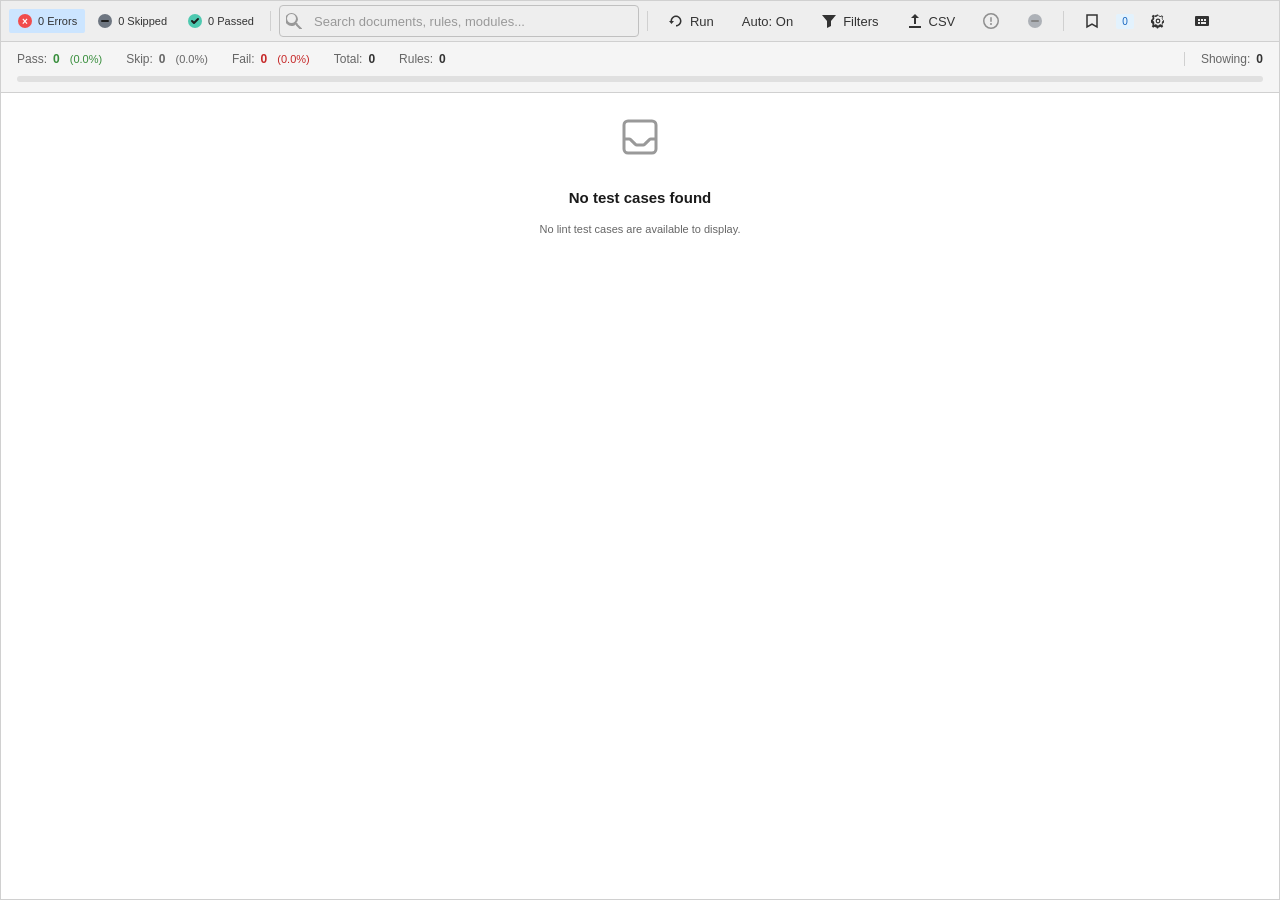
==== wwwroot/index.html @ e204d185 "Improve toolbar" ====
<!doctype html>
<html lang="en">
  <head>
    <meta charset="UTF-8" />
    <meta name="viewport" content="width=device-width, initial-scale=1.0" />
    <title>mxlint-extension</title>
    <script type="module" crossorigin src="./assets/index-BT8GMTav.js"></script>
    <link rel="stylesheet" crossorigin href="./assets/index-qUKIoq7w.css">
  </head>
  <body>
    <div id="root"></div>
  </body>
</html>
---- wwwroot/assets/index-qUKIoq7w.css ----
html,body{margin:0;padding:0;font-family:var(--ui-font-family);color:var(--ui-text-primary)}.lint-pane{font-family:Segoe UI,-apple-system,BlinkMacSystemFont,sans-serif;font-size:13px;background-color:var(--ui-bg-primary);color:var(--ui-text-primary);border:1px solid var(--ui-border-primary);min-width:900px;height:100vh;display:flex;flex-direction:column;margin:0;padding:0;box-sizing:border-box;overflow:hidden}.lint-pane *{box-sizing:border-box}.lint-pane-toolbar{display:flex;align-items:center;background-color:var(--ui-bg-tertiary);border-bottom:1px solid var(--ui-border-primary);padding:4px 8px;gap:4px;flex-shrink:0;flex-wrap:wrap}.toolbar-item{display:flex;align-items:center;gap:6px;padding:4px 10px;border:none;background:transparent;color:var(--ui-text-primary);cursor:pointer;font-size:13px;font-family:inherit;border-radius:2px;white-space:nowrap;position:relative}.toolbar-item:hover{background-color:var(--ui-bg-elevated)}.toolbar-item.active{background-color:var(--ui-bg-active)}.toolbar-separator{width:1px;height:20px;background-color:var(--ui-border-primary);margin:0 4px}.filter-badge{color:var(--ui-color-info);font-size:18px;line-height:1;margin-left:2px}.toolbar-search{display:flex;align-items:center;flex:1;max-width:360px;min-width:220px}.toolbar-search .ui-input-wrapper{width:100%}.toolbar-search .ui-input-container{width:100%;background-color:var(--ui-bg-tertiary);border-color:var(--ui-border-secondary)}.toolbar-search .ui-input-container:focus-within{border-color:var(--ui-border-focus);box-shadow:0 0 0 1px var(--ui-border-focus)}.toolbar-search .ui-input-icon{color:var(--ui-text-muted)}.search-input{background:transparent;border:none;color:var(--ui-text-primary);font-size:13px;font-family:inherit;outline:none;flex:1;min-width:0}.search-input::placeholder{color:var(--ui-text-secondary)}.search-clear{background:transparent;border:none;color:var(--ui-text-secondary);cursor:pointer;padding:2px;display:flex;align-items:center;justify-content:center;border-radius:2px}.search-clear:hover{color:var(--ui-text-primary);background-color:var(--ui-bg-hover)}.badge{display:inline-flex;align-items:center;gap:5px}.badge-icon{width:16px;height:16px;display:flex;align-items:center;justify-content:center}.badge-icon.error{color:var(--ui-color-error)}.badge-icon.warning{color:var(--ui-color-warning)}.badge-icon.pass{color:var(--ui-color-success)}.badge-icon.skip{color:var(--ui-text-muted)}.summary-section{background-color:var(--ui-bg-secondary);border-bottom:1px solid var(--ui-border-primary);padding:10px 16px;flex-shrink:0}.summary-stats{display:flex;gap:24px;margin-bottom:10px;font-size:12px;flex-wrap:wrap}.stat-item{display:flex;align-items:center;gap:6px}.stat-item.showing{margin-left:auto;padding-left:16px;border-left:1px solid var(--ui-border-primary)}.stat-label{color:var(--ui-text-secondary)}.stat-value{font-weight:600}.stat-value.pass{color:var(--ui-color-success)}.stat-value.skip{color:var(--ui-text-secondary)}.stat-value.fail{color:var(--ui-color-error-text)}.stat-percent{font-size:11px;margin-left:4px}.stat-percent.pass{color:var(--ui-color-success)}.stat-percent.skip{color:var(--ui-text-secondary)}.stat-percent.fail{color:var(--ui-color-error-text)}.progress-bar{display:flex;height:6px;border-radius:3px;overflow:hidden;background-color:var(--ui-bg-elevated)}.progress-segment{height:100%;transition:width .3s ease}.progress-segment.pass{background-color:var(--ui-color-success)}.progress-segment.skip{background-color:var(--ui-text-muted)}.progress-segment.fail{background-color:var(--ui-color-error-text)}.filter-panel{background-color:var(--ui-bg-tertiary);border-bottom:1px solid var(--ui-border-primary);padding:12px 16px;display:flex;gap:20px;flex-shrink:0;flex-wrap:wrap;align-items:flex-start}.filter-panel.hidden{display:none}.filter-group{display:flex;flex-direction:column;gap:6px}.filter-group-title{font-size:11px;text-transform:uppercase;color:var(--ui-text-secondary);letter-spacing:.5px;display:flex;align-items:center;gap:4px}.filter-group-title svg{width:12px;height:12px}.filter-options{display:flex;gap:12px}.filter-checkbox{display:flex;align-items:center;gap:6px;cursor:pointer;font-size:12px}.filter-checkbox input[type=checkbox]{width:14px;height:14px;accent-color:var(--ui-color-primary);cursor:pointer}.severity-high,.status-fail{color:var(--ui-color-error-text)}.severity-medium{color:var(--ui-color-warning)}.severity-low,.status-pass{color:var(--ui-color-success)}.status-skip{color:var(--ui-text-secondary)}.presets-group{flex-basis:100%}.filter-presets{display:flex;gap:8px;flex-wrap:wrap}.preset-btn{display:flex;align-items:center;gap:6px;padding:6px 12px;background-color:var(--ui-bg-elevated);border:1px solid var(--ui-border-secondary);border-radius:4px;color:var(--ui-text-primary);font-size:12px;cursor:pointer;transition:all .15s ease}.preset-btn:hover{background-color:var(--ui-bg-hover);border-color:var(--ui-border-secondary)}.preset-btn svg{width:14px;height:14px}.multi-select{position:relative;min-width:160px}.multi-select-label{display:block;font-size:11px;text-transform:uppercase;color:var(--ui-text-secondary);letter-spacing:.5px;margin-bottom:6px}.multi-select-trigger{display:flex;align-items:center;justify-content:space-between;width:100%;padding:6px 10px;background-color:var(--ui-bg-elevated);border:1px solid var(--ui-border-secondary);border-radius:4px;color:var(--ui-text-primary);font-size:12px;cursor:pointer;transition:all .15s ease}.multi-select-trigger:hover{background-color:var(--ui-bg-hover)}.multi-select-text{overflow:hidden;text-overflow:ellipsis;white-space:nowrap}.multi-select-arrow{font-size:10px;color:var(--ui-text-secondary);margin-left:8px;flex-shrink:0}.multi-select-dropdown{position:absolute;top:100%;left:0;min-width:100%;width:max-content;max-width:320px;margin-top:4px;background-color:var(--ui-bg-tertiary);border:1px solid var(--ui-border-secondary);border-radius:4px;box-shadow:var(--ui-shadow-md);z-index:100;max-height:280px;display:flex;flex-direction:column}.multi-select-actions{display:flex;gap:8px;padding:8px;border-bottom:1px solid var(--ui-border-primary);flex-shrink:0}.multi-select-action{flex:1;padding:4px 8px;background-color:var(--ui-bg-elevated);border:none;border-radius:3px;color:var(--ui-text-primary);font-size:11px;cursor:pointer}.multi-select-action:hover{background-color:var(--ui-bg-hover)}.multi-select-options{overflow-y:auto;padding:4px 0}.multi-select-option{display:flex;align-items:center;gap:8px;padding:6px 12px;cursor:pointer;font-size:12px;white-space:nowrap}.multi-select-option:hover{background-color:var(--ui-bg-elevated)}.multi-select-option input[type=checkbox]{width:14px;height:14px;accent-color:var(--ui-color-primary);cursor:pointer;flex-shrink:0}.multi-select-option span{overflow:hidden;text-overflow:ellipsis}.group-select{padding:6px 10px;background-color:var(--ui-bg-elevated);border:1px solid var(--ui-border-secondary);border-radius:4px;color:var(--ui-text-primary);font-size:12px;cursor:pointer;min-width:120px}.group-select:hover{background-color:var(--ui-bg-hover)}.group-select:focus{outline:1px solid var(--ui-border-focus)}.clear-filters-btn{display:flex;align-items:center;gap:6px;padding:6px 12px;background-color:var(--ui-color-error-bg);border:1px solid var(--ui-color-error-text);border-radius:4px;color:var(--ui-color-error-text);font-size:12px;cursor:pointer;margin-left:auto;transition:all .15s ease}.clear-filters-btn:hover{background-color:var(--ui-color-error-bg);filter:brightness(1.1)}.clear-filters-btn svg{width:14px;height:14px}.table-container{flex:1;overflow:auto;min-height:0}.lint-table{width:100%;border-collapse:collapse;border-spacing:0;table-layout:fixed}.lint-table thead,.lint-table tbody{border-spacing:0}.lint-table th{background-color:var(--ui-bg-secondary);border-bottom:1px solid var(--ui-border-primary);border-right:1px solid var(--ui-border-primary);padding:6px 10px;text-align:left;font-weight:400;color:var(--ui-text-primary);position:sticky;top:0;z-index:1}.lint-table th:last-child{border-right:none}.lint-table td{padding:6px 10px;border-bottom:1px solid var(--ui-bg-tertiary);border-right:1px solid var(--ui-bg-tertiary);overflow:hidden;text-overflow:ellipsis;white-space:nowrap;vertical-align:middle;min-height:36px;height:36px}.lint-table td:last-child{border-right:none}.lint-table tbody tr[aria-hidden=true]{visibility:hidden;pointer-events:none;line-height:0;font-size:0}.lint-table tbody tr[aria-hidden=true] td{padding:0!important;border:none!important;line-height:0;font-size:0;height:inherit}.lint-table tbody tr:hover{background-color:var(--ui-bg-tertiary)}.lint-table tbody tr.selected-row{background-color:var(--ui-bg-active);outline:1px solid var(--ui-border-focus);outline-offset:-1px}.lint-table tbody tr.selected-row:hover{background-color:var(--ui-bg-active)}.lint-table tbody tr.bookmarked-row{background-color:#cca70014}.lint-table tbody tr.bookmarked-row:hover{background-color:#cca70026}.lint-table tbody tr.bookmarked-row.selected-row{background-color:var(--ui-bg-active)}.sortable-header{cursor:pointer;-webkit-user-select:none;user-select:none}.sortable-header:hover{background-color:var(--ui-bg-elevated)}.header-content{display:flex;align-items:center;gap:4px}.sort-indicator{display:flex;align-items:center;color:var(--ui-color-info)}.col-checkbox,.col-bookmark{width:36px;text-align:center;vertical-align:middle}.col-severity{width:50px}.col-document{width:17%}.col-module{width:11%}.col-doctype{width:8%}.col-rule{width:26%}.col-category{width:11%}.col-status{width:70px}.checkbox-cell{text-align:center;vertical-align:middle}.row-checkbox,.header-checkbox{width:14px;height:14px;accent-color:var(--ui-color-primary);cursor:pointer;margin:0;padding:0;vertical-align:middle}.lint-table td.checkbox-cell,.lint-table th.col-checkbox,.lint-table th.col-bookmark{text-align:center;vertical-align:middle;padding:6px 0}.checked-row{background-color:#0e639c26}.checked-row:hover{background-color:#0e639c40}.bookmark-cell{text-align:center;vertical-align:middle}.lint-table td.bookmark-cell{text-align:center;vertical-align:middle;padding:6px 0}.bookmark-btn{background:transparent;border:none;cursor:pointer;padding:4px;display:inline-flex;align-items:center;justify-content:center;border-radius:3px;color:var(--ui-text-muted);vertical-align:middle}.bookmark-btn:hover{background-color:var(--ui-bg-elevated);color:var(--ui-color-warning)}.status-label{display:inline-block;padding:2px 8px;border-radius:3px;font-size:11px;font-weight:500;text-transform:uppercase}.status-label.pass{background-color:var(--ui-color-success-bg);color:var(--ui-color-success)}.status-label.skip{background-color:var(--ui-bg-elevated);color:var(--ui-text-secondary)}.status-label.fail{background-color:var(--ui-color-error-bg);color:var(--ui-color-error-text)}.severity-label{display:inline-block;padding:2px 6px;border-radius:3px;font-size:10px;font-weight:500}.severity-label.high{background-color:var(--ui-color-error-bg);color:var(--ui-color-error-text)}.severity-label.medium{background-color:var(--ui-color-warning-bg);color:var(--ui-color-warning)}.severity-label.low{background-color:var(--ui-color-success-bg);color:var(--ui-color-success)}.document-link{color:var(--ui-color-info);text-decoration:none;cursor:pointer}.document-link:hover{text-decoration:underline}.main-content{display:flex;flex:1;min-height:0;overflow:hidden}.main-content .table-container{flex:1;min-width:0}.detail-panel{width:320px;min-width:320px;background-color:var(--ui-bg-secondary);border-left:1px solid var(--ui-border-primary);display:flex;flex-direction:column;overflow:hidden}.detail-panel.empty{justify-content:center;align-items:center}.detail-panel-empty{color:var(--ui-text-secondary);font-style:italic;text-align:center;padding:20px}.detail-panel-header{display:flex;align-items:center;justify-content:space-between;padding:12px 16px;border-bottom:1px solid var(--ui-border-primary);background-color:var(--ui-bg-tertiary);flex-shrink:0}.detail-panel-header h3{margin:0;font-size:13px;font-weight:600;color:var(--ui-text-primary);text-transform:uppercase;letter-spacing:.5px}.detail-panel-close{background:transparent;border:none;color:var(--ui-text-secondary);font-size:18px;cursor:pointer;padding:4px 8px;border-radius:4px;line-height:1}.detail-panel-close:hover{background-color:var(--ui-bg-elevated);color:var(--ui-text-primary)}.detail-panel-content{flex:1;overflow-y:auto;padding:16px}.detail-section{margin-bottom:20px;padding-bottom:16px;border-bottom:1px solid var(--ui-border-primary)}.detail-section:last-child{border-bottom:none;margin-bottom:0}.detail-rule-header{display:flex;gap:8px;margin-bottom:8px}.detail-rule-name{margin:0 0 4px;font-size:15px;font-weight:600;color:var(--ui-text-bright);line-height:1.3}.detail-rule-title{color:var(--ui-text-secondary);font-size:12px;line-height:1.4}.detail-label{font-size:11px;text-transform:uppercase;color:var(--ui-text-secondary);letter-spacing:.5px;margin-bottom:6px}.detail-value{color:var(--ui-text-primary);font-size:13px;word-break:break-word}.detail-meta{margin-top:12px;display:flex;flex-direction:column;gap:6px}.detail-meta-item{display:flex;gap:8px;font-size:12px}.detail-meta-item .detail-label{margin-bottom:0;min-width:60px}.detail-meta-item .detail-value{font-size:12px}.detail-description{color:var(--ui-text-secondary);font-size:12px;line-height:1.5}.detail-remediation{background-color:#4ec9b014;border-left:3px solid var(--ui-color-success);border-radius:0 4px 4px 0;margin-left:-16px;margin-right:-16px;padding:12px 12px 12px 16px}.detail-remediation .detail-label{color:var(--ui-color-success)}.detail-remediation-text{color:var(--ui-text-primary);font-size:12px;line-height:1.5}.detail-errors{background-color:#f14c4c14;border-left:3px solid var(--ui-color-error-text);border-radius:0 4px 4px 0;margin-left:-16px;margin-right:-16px;padding:12px 12px 12px 16px}.detail-errors .detail-label{color:var(--ui-color-error-text)}.detail-error-list{display:flex;flex-direction:column;gap:8px}.detail-error-item{background-color:#f487711a;padding:8px 10px;border-radius:4px;font-size:12px;color:var(--ui-text-primary);line-height:1.4;word-break:break-word}.detail-panel-content::-webkit-scrollbar{width:8px}.detail-panel-content::-webkit-scrollbar-track{background:var(--ui-bg-primary)}.detail-panel-content::-webkit-scrollbar-thumb{background:var(--ui-scrollbar-thumb);border-radius:4px}.detail-panel-content::-webkit-scrollbar-thumb:hover{background:var(--ui-scrollbar-thumb-hover)}.grouped-view{padding:0}.group-section{border-bottom:1px solid var(--ui-border-primary)}.group-header{display:flex;align-items:center;gap:12px;padding:10px 16px;background-color:var(--ui-bg-secondary);cursor:pointer;-webkit-user-select:none;user-select:none;list-style:none}.group-header::-webkit-details-marker{display:none}.group-header:before{content:"▶";font-size:10px;color:var(--ui-text-secondary);transition:transform .2s}.group-section[open] .group-header:before{transform:rotate(90deg)}.group-header:hover{background-color:var(--ui-bg-tertiary)}.group-name{font-weight:600;color:var(--ui-text-bright)}.group-count{color:var(--ui-text-secondary);font-size:12px}.group-stats{display:flex;gap:12px;margin-left:auto;font-size:11px}.group-stat{display:flex;align-items:center;gap:4px}.group-stat.fail{color:var(--ui-color-error-text)}.group-stat.skip{color:var(--ui-text-secondary)}.group-stat.pass{color:var(--ui-color-success)}.grouped-table{margin-left:20px;width:calc(100% - 20px)}.show-more-btn{display:block;width:calc(100% - 40px);margin:8px 20px;padding:8px 16px;background-color:var(--ui-bg-elevated);border:1px solid var(--ui-border-secondary);border-radius:4px;color:var(--ui-text-primary);font-size:12px;cursor:pointer;text-align:center;transition:background-color .15s ease}.show-more-btn:hover{background-color:var(--ui-bg-hover)}.loading-overlay{display:flex;align-items:center;justify-content:center;padding:40px;color:var(--ui-text-secondary)}.spinner{width:20px;height:20px;border:2px solid var(--ui-bg-elevated);border-top-color:var(--ui-color-primary);border-radius:50%;animation:spin 1s linear infinite;margin-right:10px}@keyframes spin{to{transform:rotate(360deg)}}.empty-state{display:flex;flex-direction:column;align-items:center;justify-content:center;padding:40px;color:var(--ui-text-secondary);font-style:italic;gap:12px}.empty-state-btn{padding:6px 12px;background-color:var(--ui-color-primary);border:none;border-radius:4px;color:#fff;font-size:12px;cursor:pointer}.empty-state-btn:hover{background-color:var(--ui-color-primary-hover)}.modal-overlay{position:fixed;inset:0;background-color:#0009;display:flex;align-items:center;justify-content:center;z-index:1000}.modal-content{background-color:var(--ui-bg-secondary);border:1px solid var(--ui-border-primary);border-radius:8px;width:100%;max-width:480px;box-shadow:var(--ui-shadow-lg)}.modal-header{display:flex;align-items:center;justify-content:space-between;padding:16px 20px;border-bottom:1px solid var(--ui-border-primary)}.modal-header h3{margin:0;font-size:16px;font-weight:600;color:var(--ui-text-bright)}.modal-close{background:transparent;border:none;color:var(--ui-text-secondary);font-size:20px;cursor:pointer;padding:4px 8px;border-radius:4px}.modal-close:hover{background-color:var(--ui-bg-elevated);color:var(--ui-text-primary)}.modal-body{padding:20px}.shortcut-group{margin-bottom:20px}.shortcut-group:last-child{margin-bottom:0}.shortcut-group-title{font-size:11px;text-transform:uppercase;color:var(--ui-text-secondary);letter-spacing:.5px;margin-bottom:10px}.shortcut-item{display:flex;align-items:center;justify-content:space-between;padding:6px 0}.shortcut-keys{display:flex;gap:4px}.shortcut-keys kbd{display:inline-block;padding:2px 8px;background-color:var(--ui-bg-elevated);border:1px solid var(--ui-border-secondary);border-radius:4px;font-family:Segoe UI,monospace;font-size:11px;color:var(--ui-text-primary)}.shortcut-desc{color:var(--ui-text-secondary);font-size:12px}.shortcuts-modal{max-width:580px}.shortcuts-body{padding:16px 20px}.shortcuts-columns{display:flex;gap:32px}.shortcuts-column{flex:1}.table-container::-webkit-scrollbar,.multi-select-options::-webkit-scrollbar,.issue-content-output::-webkit-scrollbar{width:10px;height:10px}.table-container::-webkit-scrollbar-track,.multi-select-options::-webkit-scrollbar-track,.issue-content-output::-webkit-scrollbar-track{background:var(--ui-bg-primary)}.table-container::-webkit-scrollbar-thumb,.multi-select-options::-webkit-scrollbar-thumb,.issue-content-output::-webkit-scrollbar-thumb{background:var(--ui-scrollbar-thumb);border-radius:5px}.table-container::-webkit-scrollbar-thumb:hover,.multi-select-options::-webkit-scrollbar-thumb:hover,.issue-content-output::-webkit-scrollbar-thumb:hover{background:var(--ui-scrollbar-thumb-hover)}@media(max-width:1200px){.filter-panel{gap:16px}.multi-select{min-width:120px}}@media(max-width:1000px){.lint-pane{min-width:100%}.toolbar-search{order:10;flex-basis:100%;max-width:none;margin-top:4px}}.issue-btn{opacity:.5;cursor:not-allowed}.issue-btn.has-selection{opacity:1;cursor:pointer;background-color:var(--ui-color-primary);color:#fff}.issue-btn.has-selection:hover{background-color:var(--ui-color-primary-hover)}.selection-count{background-color:#fff;color:var(--ui-color-primary);font-size:11px;font-weight:600;padding:1px 6px;border-radius:10px;margin-left:4px}.clear-selection-btn{padding:4px 6px!important}.clear-selection-btn:hover{color:var(--ui-color-error-text)}.issue-modal{max-width:750px;max-height:85vh;width:100%;display:flex;flex-direction:column;box-sizing:border-box}.issue-modal *{box-sizing:border-box}.issue-modal .ui-dialog__header,.issue-modal .ui-dialog__title{display:flex;align-items:center;gap:8px}.issue-modal .ui-dialog__title svg{color:var(--ui-color-primary)}.issue-modal .ui-dialog__body{display:flex;flex-direction:column;gap:12px;flex:1;min-height:0;min-width:0;overflow-x:hidden}.issue-format-selector{display:flex;align-items:center;gap:12px}.format-label{font-size:12px;color:var(--ui-text-secondary);text-transform:uppercase;letter-spacing:.5px}.format-options{display:flex;gap:4px;background-color:var(--ui-bg-primary);padding:3px;border-radius:6px}.format-btn{padding:6px 14px;background:transparent;border:none;border-radius:4px;color:var(--ui-text-secondary);font-size:12px;cursor:pointer;transition:all .15s ease}.format-btn:hover{color:var(--ui-text-primary);background-color:var(--ui-bg-elevated)}.format-btn.active{background-color:var(--ui-color-primary);color:#fff}.format-hint{font-size:11px;color:var(--ui-text-muted);font-style:italic}.issue-actions{display:flex;align-items:center;gap:12px}.issue-copy-btn{display:flex;align-items:center;gap:6px;padding:8px 16px;background-color:var(--ui-color-primary);border:none;border-radius:4px;color:#fff;font-size:13px;cursor:pointer;transition:background-color .15s ease}.issue-copy-btn:hover{background-color:var(--ui-color-primary-hover)}.issue-copy-btn svg{width:14px;height:14px}.issue-content-output{flex:0 0 auto;width:100%;max-width:100%;min-height:300px;padding:12px;background-color:var(--ui-bg-primary);border:1px solid var(--ui-border-primary);border-radius:4px;color:var(--ui-text-primary);font-family:Consolas,Monaco,Courier New,monospace;font-size:12px;line-height:1.5;resize:none;overflow:hidden}.issue-content-output:focus{outline:1px solid var(--ui-border-focus)}.config-modal{max-width:900px;max-height:85vh;width:100%}.config-modal .ui-dialog__body{display:flex;flex-direction:column;gap:12px}.config-modal-actions{display:flex;justify-content:flex-end;gap:8px}.config-editor{width:100%;min-height:420px;padding:12px;border:1px solid var(--ui-border-primary);border-radius:4px;background:var(--ui-bg-primary);color:var(--ui-text-primary);font-family:Consolas,Monaco,Courier New,monospace;font-size:12px;line-height:1.45;resize:vertical}.config-editor:focus{outline:1px solid var(--ui-border-focus)}:root{--ui-bg-primary: #ffffff;--ui-bg-secondary: #f5f5f5;--ui-bg-tertiary: #eeeeee;--ui-bg-elevated: #e0e0e0;--ui-bg-hover: #d5d5d5;--ui-bg-active: #cce5ff;--ui-bg-input: #ffffff;--ui-text-primary: #333333;--ui-text-secondary: #666666;--ui-text-muted: #999999;--ui-text-bright: #1a1a1a;--ui-text-disabled: #b0b0b0;--ui-border-primary: #d0d0d0;--ui-border-secondary: #c0c0c0;--ui-border-focus: #0078d4;--ui-color-error: #d32f2f;--ui-color-error-bg: #ffebee;--ui-color-error-text: #c62828;--ui-color-warning: #f57c00;--ui-color-warning-bg: #fff3e0;--ui-color-warning-text: #e65100;--ui-color-success: #388e3c;--ui-color-success-bg: #e8f5e9;--ui-color-success-text: #2e7d32;--ui-color-info: #1976d2;--ui-color-info-bg: #e3f2fd;--ui-color-info-text: #1565c0;--ui-color-primary: #0078d4;--ui-color-primary-hover: #106ebe;--ui-color-primary-text: #ffffff;--ui-color-danger: #d32f2f;--ui-color-danger-hover: #b71c1c;--ui-color-danger-text: #ffffff;--ui-spacing-xs: 4px;--ui-spacing-sm: 6px;--ui-spacing-md: 10px;--ui-spacing-lg: 16px;--ui-spacing-xl: 20px;--ui-radius-sm: 2px;--ui-radius-md: 4px;--ui-radius-lg: 8px;--ui-radius-full: 9999px;--ui-font-xs: 10px;--ui-font-sm: 11px;--ui-font-md: 12px;--ui-font-base: 13px;--ui-font-lg: 15px;--ui-font-xl: 16px;--ui-font-family: "Segoe UI", -apple-system, BlinkMacSystemFont, sans-serif;--ui-transition-fast: .1s ease;--ui-transition-normal: .2s ease;--ui-transition-slow: .3s ease;--ui-shadow-sm: 0 1px 2px rgba(0, 0, 0, .1);--ui-shadow-md: 0 4px 8px rgba(0, 0, 0, .12);--ui-shadow-lg: 0 8px 16px rgba(0, 0, 0, .15);--ui-scrollbar-thumb: #c0c0c0;--ui-scrollbar-thumb-hover: #a0a0a0;--ui-z-dropdown: 100;--ui-z-sticky: 500;--ui-z-modal: 1000;--ui-z-toast: 1100;--ui-z-tooltip: 1200}[data-theme=dark]{--ui-bg-primary: #1e1e1e;--ui-bg-secondary: #252526;--ui-bg-tertiary: #2d2d2d;--ui-bg-elevated: #3c3c3c;--ui-bg-hover: #4c4c4c;--ui-bg-active: #094771;--ui-bg-input: #3c3c3c;--ui-text-primary: #cccccc;--ui-text-secondary: #858585;--ui-text-muted: #6e7681;--ui-text-bright: #dcdcdc;--ui-text-disabled: #5a5a5a;--ui-border-primary: #3c3c3c;--ui-border-secondary: #4c4c4c;--ui-border-focus: #0e639c;--ui-color-error: #f14c4c;--ui-color-error-bg: #5a3232;--ui-color-error-text: #f48771;--ui-color-warning: #cca700;--ui-color-warning-bg: #4d3f1a;--ui-color-warning-text: #cca700;--ui-color-success: #4ec9b0;--ui-color-success-bg: #264f48;--ui-color-success-text: #4ec9b0;--ui-color-info: #4fc1ff;--ui-color-info-bg: #264f78;--ui-color-info-text: #4fc1ff;--ui-color-primary: #0e639c;--ui-color-primary-hover: #1177bb;--ui-color-primary-text: #ffffff;--ui-color-danger: #f14c4c;--ui-color-danger-hover: #d73a3a;--ui-color-danger-text: #ffffff;--ui-shadow-sm: 0 1px 2px rgba(0, 0, 0, .3);--ui-shadow-md: 0 4px 8px rgba(0, 0, 0, .4);--ui-shadow-lg: 0 8px 16px rgba(0, 0, 0, .5);--ui-scrollbar-thumb: #424242;--ui-scrollbar-thumb-hover: #4f4f4f}.ui-button{display:inline-flex;align-items:center;justify-content:center;gap:var(--ui-spacing-sm);font-family:var(--ui-font-family);font-weight:500;border:none;border-radius:var(--ui-radius-sm);cursor:pointer;transition:background-color var(--ui-transition-fast),border-color var(--ui-transition-fast),opacity var(--ui-transition-fast);white-space:nowrap;position:relative}.ui-button:focus-visible{outline:2px solid var(--ui-border-focus);outline-offset:2px}.ui-button:disabled{opacity:.5;cursor:not-allowed}.ui-button--sm{padding:4px 8px;font-size:var(--ui-font-sm);height:24px}.ui-button--md{padding:6px 12px;font-size:var(--ui-font-base);height:30px}.ui-button--lg{padding:8px 16px;font-size:var(--ui-font-lg);height:36px}.ui-button--primary{background-color:var(--ui-color-primary);color:var(--ui-color-primary-text)}.ui-button--primary:hover:not(:disabled){background-color:var(--ui-color-primary-hover)}.ui-button--secondary{background-color:var(--ui-bg-elevated);color:var(--ui-text-primary)}.ui-button--secondary:hover:not(:disabled){background-color:var(--ui-bg-hover)}.ui-button--danger{background-color:var(--ui-color-danger);color:var(--ui-color-danger-text)}.ui-button--danger:hover:not(:disabled){background-color:var(--ui-color-danger-hover)}.ui-button--ghost{background-color:transparent;color:var(--ui-text-primary)}.ui-button--ghost:hover:not(:disabled){background-color:var(--ui-bg-elevated)}.ui-button--full-width{width:100%}.ui-button--loading{pointer-events:none}.ui-button--loading .ui-button__content{visibility:hidden}.ui-button__spinner{position:absolute;left:50%;top:50%;transform:translate(-50%,-50%)}.ui-button__icon{display:flex;align-items:center;justify-content:center}.ui-button__icon svg{width:16px;height:16px}.ui-button--sm .ui-button__icon svg{width:14px;height:14px}.ui-button--lg .ui-button__icon svg{width:18px;height:18px}.ui-spinner{display:inline-flex;align-items:center;justify-content:center;gap:var(--ui-spacing-sm)}.ui-spinner__circle{animation:ui-spinner-rotate 1s linear infinite;transform-origin:center}.ui-spinner__circle circle{stroke-linecap:round;animation:ui-spinner-dash 1.5s ease-in-out infinite}@keyframes ui-spinner-rotate{to{transform:rotate(360deg)}}@keyframes ui-spinner-dash{0%{stroke-dasharray:1,150;stroke-dashoffset:0}50%{stroke-dasharray:90,150;stroke-dashoffset:-35}to{stroke-dasharray:90,150;stroke-dashoffset:-124}}.ui-spinner--sm{min-width:16px;min-height:16px}.ui-spinner--md{min-width:24px;min-height:24px}.ui-spinner--lg{min-width:32px;min-height:32px}.ui-spinner__label{color:var(--ui-text-secondary);font-size:var(--ui-font-sm)}.ui-badge{display:inline-flex;align-items:center;gap:var(--ui-spacing-xs);font-family:var(--ui-font-family);font-weight:500;border-radius:var(--ui-radius-sm);white-space:nowrap;text-transform:uppercase}.ui-badge--sm{padding:2px 6px;font-size:var(--ui-font-xs)}.ui-badge--md{padding:3px 8px;font-size:var(--ui-font-sm)}.ui-badge--lg{padding:4px 10px;font-size:var(--ui-font-md)}.ui-badge--default{background-color:var(--ui-bg-elevated);color:var(--ui-text-primary)}.ui-badge--error{background-color:var(--ui-color-error-bg);color:var(--ui-color-error-text)}.ui-badge--warning{background-color:var(--ui-color-warning-bg);color:var(--ui-color-warning-text)}.ui-badge--success{background-color:var(--ui-color-success-bg);color:var(--ui-color-success-text)}.ui-badge--info{background-color:var(--ui-color-info-bg);color:var(--ui-color-info-text)}.ui-badge--dot{padding:0;width:8px;height:8px;border-radius:var(--ui-radius-full)}.ui-badge--dot.ui-badge--sm{width:6px;height:6px}.ui-badge--dot.ui-badge--lg{width:10px;height:10px}.ui-badge--dot.ui-badge--default{background-color:var(--ui-text-secondary)}.ui-badge--dot.ui-badge--error{background-color:var(--ui-color-error)}.ui-badge--dot.ui-badge--warning{background-color:var(--ui-color-warning)}.ui-badge--dot.ui-badge--success{background-color:var(--ui-color-success)}.ui-badge--dot.ui-badge--info{background-color:var(--ui-color-info)}.ui-badge__icon{display:flex;align-items:center;justify-content:center}.ui-badge__icon svg{width:12px;height:12px}.ui-badge--lg .ui-badge__icon svg{width:14px;height:14px}.ui-tooltip-trigger{display:inline-flex;align-items:center}.ui-tooltip{position:fixed;z-index:var(--ui-z-tooltip);padding:var(--ui-spacing-xs) var(--ui-spacing-sm);background-color:#1e1e1e;border:1px solid var(--ui-border-secondary);border-radius:var(--ui-radius-md);color:var(--ui-text-primary);font-size:var(--ui-font-sm);max-width:300px;word-wrap:break-word;pointer-events:none;box-shadow:var(--ui-shadow-md);animation:ui-tooltip-fade-in var(--ui-transition-fast)}@keyframes ui-tooltip-fade-in{0%{opacity:0;transform:scale(.95)}to{opacity:1;transform:scale(1)}}.ui-card{background-color:var(--ui-bg-secondary);border-radius:var(--ui-radius-md);overflow:hidden}.ui-card--bordered{border:1px solid var(--ui-border-primary)}.ui-card--hoverable{transition:background-color var(--ui-transition-fast),border-color var(--ui-transition-fast);cursor:pointer}.ui-card--hoverable:hover{background-color:var(--ui-bg-tertiary);border-color:var(--ui-border-secondary)}.ui-card__header{padding:var(--ui-spacing-md) var(--ui-spacing-lg);border-bottom:1px solid var(--ui-border-primary);font-weight:600;color:var(--ui-text-bright)}.ui-card__body{color:var(--ui-text-primary)}.ui-card__body--padding-none{padding:0}.ui-card__body--padding-sm{padding:var(--ui-spacing-sm)}.ui-card__body--padding-md{padding:var(--ui-spacing-md) var(--ui-spacing-lg)}.ui-card__body--padding-lg{padding:var(--ui-spacing-lg) var(--ui-spacing-xl)}.ui-card__footer{padding:var(--ui-spacing-md) var(--ui-spacing-lg);border-top:1px solid var(--ui-border-primary);background-color:var(--ui-bg-tertiary)}.ui-input-wrapper{display:flex;flex-direction:column;gap:var(--ui-spacing-xs)}.ui-input-label{font-size:var(--ui-font-sm);color:var(--ui-text-primary);font-weight:500}.ui-input-container{display:flex;align-items:center;background-color:var(--ui-bg-input);border:1px solid var(--ui-border-primary);border-radius:var(--ui-radius-md);transition:border-color var(--ui-transition-fast),box-shadow var(--ui-transition-fast)}.ui-input-container:focus-within{border-color:var(--ui-border-focus);box-shadow:0 0 0 1px var(--ui-border-focus)}.ui-input-container--error{border-color:var(--ui-color-error)}.ui-input-container--error:focus-within{border-color:var(--ui-color-error);box-shadow:0 0 0 1px var(--ui-color-error)}.ui-input-container--success{border-color:var(--ui-color-success)}.ui-input-container--success:focus-within{border-color:var(--ui-color-success);box-shadow:0 0 0 1px var(--ui-color-success)}.ui-input-container--disabled{opacity:.5;cursor:not-allowed}.ui-input-container--sm{height:26px}.ui-input-container--md{height:32px}.ui-input-container--lg{height:38px}.ui-input{flex:1;min-width:0;border:none;background:transparent;color:var(--ui-text-primary);font-family:var(--ui-font-family);font-size:var(--ui-font-base);padding:0 var(--ui-spacing-sm);outline:none}.ui-input::placeholder{color:var(--ui-text-muted)}.ui-input:disabled{cursor:not-allowed}.ui-input--sm{font-size:var(--ui-font-sm)}.ui-input--lg{font-size:var(--ui-font-lg)}.ui-input-icon{display:flex;align-items:center;justify-content:center;padding:0 var(--ui-spacing-sm);color:var(--ui-text-secondary)}.ui-input-icon svg{width:16px;height:16px}.ui-input-clear{display:flex;align-items:center;justify-content:center;padding:0 var(--ui-spacing-sm);color:var(--ui-text-secondary);cursor:pointer;background:none;border:none;border-radius:var(--ui-radius-sm)}.ui-input-clear:hover{color:var(--ui-text-primary)}.ui-input-helper{font-size:var(--ui-font-xs);color:var(--ui-text-secondary)}.ui-input-validation{font-size:var(--ui-font-xs)}.ui-input-validation--error{color:var(--ui-color-error-text)}.ui-input-validation--success{color:var(--ui-color-success-text)}.ui-checkbox{display:inline-flex;align-items:flex-start;gap:var(--ui-spacing-sm);cursor:pointer;-webkit-user-select:none;user-select:none}.ui-checkbox--disabled{opacity:.5;cursor:not-allowed}.ui-checkbox__input{position:absolute;opacity:0;width:0;height:0}.ui-checkbox__box{flex-shrink:0;display:flex;align-items:center;justify-content:center;border:1px solid var(--ui-border-secondary);border-radius:var(--ui-radius-sm);background-color:var(--ui-bg-input);transition:background-color var(--ui-transition-fast),border-color var(--ui-transition-fast)}.ui-checkbox__box--sm{width:14px;height:14px}.ui-checkbox__box--md{width:16px;height:16px}.ui-checkbox__box--lg{width:18px;height:18px}.ui-checkbox__input:checked+.ui-checkbox__box{background-color:var(--ui-color-primary);border-color:var(--ui-color-primary)}.ui-checkbox__input:focus-visible+.ui-checkbox__box{outline:2px solid var(--ui-border-focus);outline-offset:2px}.ui-checkbox__box:hover{border-color:var(--ui-border-focus)}.ui-checkbox__icon{color:#fff;opacity:0;transition:opacity var(--ui-transition-fast)}.ui-checkbox__input:checked+.ui-checkbox__box .ui-checkbox__icon--check{opacity:1}.ui-checkbox__input:checked+.ui-checkbox__box .ui-checkbox__icon--indeterminate{opacity:0}.ui-checkbox__input:indeterminate+.ui-checkbox__box .ui-checkbox__icon--check{opacity:0}.ui-checkbox__input:indeterminate+.ui-checkbox__box .ui-checkbox__icon--indeterminate{opacity:1}.ui-checkbox__content{display:flex;flex-direction:column;gap:2px}.ui-checkbox__label{font-size:var(--ui-font-base);color:var(--ui-text-primary);line-height:1.4}.ui-checkbox__label--sm{font-size:var(--ui-font-sm)}.ui-checkbox__label--lg{font-size:var(--ui-font-lg)}.ui-checkbox__description{font-size:var(--ui-font-xs);color:var(--ui-text-secondary)}.ui-radio{display:inline-flex;align-items:flex-start;gap:var(--ui-spacing-sm);cursor:pointer;-webkit-user-select:none;user-select:none}.ui-radio--disabled{opacity:.5;cursor:not-allowed}.ui-radio__input{position:absolute;opacity:0;width:0;height:0}.ui-radio__circle{flex-shrink:0;display:flex;align-items:center;justify-content:center;border:1px solid var(--ui-border-secondary);border-radius:var(--ui-radius-full);background-color:var(--ui-bg-input);transition:background-color var(--ui-transition-fast),border-color var(--ui-transition-fast)}.ui-radio__circle--sm{width:14px;height:14px}.ui-radio__circle--md{width:16px;height:16px}.ui-radio__circle--lg{width:18px;height:18px}.ui-radio__input:checked+.ui-radio__circle{border-color:var(--ui-color-primary)}.ui-radio__input:focus-visible+.ui-radio__circle{outline:2px solid var(--ui-border-focus);outline-offset:2px}.ui-radio__circle:hover{border-color:var(--ui-border-focus)}.ui-radio__dot{border-radius:var(--ui-radius-full);background-color:var(--ui-color-primary);opacity:0;transform:scale(0);transition:opacity var(--ui-transition-fast),transform var(--ui-transition-fast)}.ui-radio__dot--sm{width:6px;height:6px}.ui-radio__dot--md{width:8px;height:8px}.ui-radio__dot--lg{width:10px;height:10px}.ui-radio__input:checked+.ui-radio__circle .ui-radio__dot{opacity:1;transform:scale(1)}.ui-radio__content{display:flex;flex-direction:column;gap:2px}.ui-radio__label{font-size:var(--ui-font-base);color:var(--ui-text-primary);line-height:1.4}.ui-radio__description{font-size:var(--ui-font-xs);color:var(--ui-text-secondary)}.ui-radio-group{display:flex;gap:var(--ui-spacing-md)}.ui-radio-group--vertical{flex-direction:column}.ui-radio-group--horizontal{flex-direction:row;flex-wrap:wrap}.ui-switch{display:inline-flex;align-items:center;gap:var(--ui-spacing-sm);cursor:pointer;-webkit-user-select:none;user-select:none}.ui-switch--disabled{opacity:.5;cursor:not-allowed}.ui-switch--label-left{flex-direction:row-reverse}.ui-switch__input{position:absolute;opacity:0;width:0;height:0}.ui-switch__track{position:relative;border-radius:var(--ui-radius-full);background-color:var(--ui-bg-elevated);transition:background-color var(--ui-transition-fast)}.ui-switch__track--sm{width:28px;height:16px}.ui-switch__track--md{width:36px;height:20px}.ui-switch__track--lg{width:44px;height:24px}.ui-switch__input:checked+.ui-switch__track{background-color:var(--ui-color-primary)}.ui-switch__input:focus-visible+.ui-switch__track{outline:2px solid var(--ui-border-focus);outline-offset:2px}.ui-switch__track:hover{background-color:var(--ui-bg-hover)}.ui-switch__input:checked+.ui-switch__track:hover{background-color:var(--ui-color-primary-hover)}.ui-switch__thumb{position:absolute;top:2px;left:2px;border-radius:var(--ui-radius-full);background-color:#fff;transition:transform var(--ui-transition-fast);box-shadow:var(--ui-shadow-sm)}.ui-switch__thumb--sm{width:12px;height:12px}.ui-switch__thumb--md{width:16px;height:16px}.ui-switch__thumb--lg{width:20px;height:20px}.ui-switch__input:checked+.ui-switch__track .ui-switch__thumb--sm{transform:translate(12px)}.ui-switch__input:checked+.ui-switch__track .ui-switch__thumb--md{transform:translate(16px)}.ui-switch__input:checked+.ui-switch__track .ui-switch__thumb--lg{transform:translate(20px)}.ui-switch__label{font-size:var(--ui-font-base);color:var(--ui-text-primary)}.ui-slider{display:flex;flex-direction:column;gap:var(--ui-spacing-sm);width:100%}.ui-slider__header{display:flex;justify-content:space-between;align-items:center}.ui-slider__label{font-size:var(--ui-font-sm);color:var(--ui-text-primary)}.ui-slider__value{font-size:var(--ui-font-sm);color:var(--ui-text-secondary);font-variant-numeric:tabular-nums}.ui-slider__track-container{position:relative;width:100%;padding:var(--ui-spacing-sm) 0}.ui-slider__track{position:relative;width:100%;background-color:var(--ui-bg-elevated);border-radius:var(--ui-radius-full)}.ui-slider__track--sm{height:4px}.ui-slider__track--md{height:6px}.ui-slider__track--lg{height:8px}.ui-slider__fill{position:absolute;left:0;top:0;height:100%;background-color:var(--ui-color-primary);border-radius:var(--ui-radius-full);transition:width var(--ui-transition-fast)}.ui-slider__input{position:absolute;top:0;left:0;width:100%;height:100%;opacity:0;cursor:pointer;margin:0}.ui-slider__input:disabled{cursor:not-allowed}.ui-slider__thumb{position:absolute;top:50%;transform:translate(-50%,-50%);border-radius:var(--ui-radius-full);background-color:#fff;border:2px solid var(--ui-color-primary);box-shadow:var(--ui-shadow-sm);pointer-events:none;transition:transform var(--ui-transition-fast)}.ui-slider__thumb--sm{width:12px;height:12px}.ui-slider__thumb--md{width:16px;height:16px}.ui-slider__thumb--lg{width:20px;height:20px}.ui-slider__input:focus-visible~.ui-slider__thumb{outline:2px solid var(--ui-border-focus);outline-offset:2px}.ui-slider__input:hover~.ui-slider__thumb{transform:translate(-50%,-50%) scale(1.1)}.ui-slider--disabled{opacity:.5}.ui-slider__marks{display:flex;justify-content:space-between;padding:0 6px;margin-top:var(--ui-spacing-xs)}.ui-slider__mark{font-size:var(--ui-font-xs);color:var(--ui-text-muted)}.ui-textarea-wrapper{display:flex;flex-direction:column;gap:var(--ui-spacing-xs)}.ui-textarea-label{font-size:var(--ui-font-sm);color:var(--ui-text-primary);font-weight:500}.ui-textarea{width:100%;min-height:80px;padding:var(--ui-spacing-sm);background-color:var(--ui-bg-input);border:1px solid var(--ui-border-primary);border-radius:var(--ui-radius-md);color:var(--ui-text-primary);font-family:var(--ui-font-family);font-size:var(--ui-font-base);line-height:1.5;transition:border-color var(--ui-transition-fast),box-shadow var(--ui-transition-fast)}.ui-textarea:focus{outline:none;border-color:var(--ui-border-focus);box-shadow:0 0 0 1px var(--ui-border-focus)}.ui-textarea::placeholder{color:var(--ui-text-muted)}.ui-textarea:disabled{opacity:.5;cursor:not-allowed}.ui-textarea--sm{font-size:var(--ui-font-sm);padding:var(--ui-spacing-xs);min-height:60px}.ui-textarea--lg{font-size:var(--ui-font-lg);padding:var(--ui-spacing-md);min-height:100px}.ui-textarea--error{border-color:var(--ui-color-error)}.ui-textarea--error:focus{border-color:var(--ui-color-error);box-shadow:0 0 0 1px var(--ui-color-error)}.ui-textarea--success{border-color:var(--ui-color-success)}.ui-textarea--success:focus{border-color:var(--ui-color-success);box-shadow:0 0 0 1px var(--ui-color-success)}.ui-textarea--resize-none{resize:none}.ui-textarea--resize-vertical{resize:vertical}.ui-textarea--resize-horizontal{resize:horizontal}.ui-textarea--resize-both{resize:both}.ui-textarea-footer{display:flex;justify-content:space-between;align-items:center;min-height:16px}.ui-textarea-helper{font-size:var(--ui-font-xs);color:var(--ui-text-secondary)}.ui-textarea-validation{font-size:var(--ui-font-xs)}.ui-textarea-validation--error{color:var(--ui-color-error-text)}.ui-textarea-validation--success{color:var(--ui-color-success-text)}.ui-textarea-char-count{font-size:var(--ui-font-xs);color:var(--ui-text-muted);font-variant-numeric:tabular-nums}.ui-textarea-char-count--warning{color:var(--ui-color-warning)}.ui-textarea-char-count--error{color:var(--ui-color-error)}.ui-dialog-overlay{position:fixed;inset:0;z-index:var(--ui-z-modal);background-color:#0009;display:flex;align-items:center;justify-content:center;padding:var(--ui-spacing-xl);animation:ui-dialog-overlay-enter .2s ease-out}@keyframes ui-dialog-overlay-enter{0%{opacity:0}to{opacity:1}}.ui-dialog{background-color:var(--ui-bg-secondary);border:1px solid var(--ui-border-primary);border-radius:var(--ui-radius-lg);box-shadow:var(--ui-shadow-lg);max-height:calc(100vh - 40px);display:flex;flex-direction:column;animation:ui-dialog-enter .2s ease-out}@keyframes ui-dialog-enter{0%{opacity:0;transform:scale(.95) translateY(-10px)}to{opacity:1;transform:scale(1) translateY(0)}}.ui-dialog--sm{width:100%;max-width:400px}.ui-dialog--md{width:100%;max-width:540px}.ui-dialog--lg{width:100%;max-width:720px}.ui-dialog--full{width:calc(100vw - 40px);height:calc(100vh - 40px);max-width:none}.ui-dialog__header{display:flex;align-items:center;justify-content:space-between;padding:var(--ui-spacing-lg);border-bottom:1px solid var(--ui-border-primary);flex-shrink:0}.ui-dialog__title{font-size:var(--ui-font-lg);font-weight:600;color:var(--ui-text-bright);margin:0}.ui-dialog__close{padding:6px;background:transparent;border:none;color:var(--ui-text-secondary);cursor:pointer;border-radius:var(--ui-radius-sm);display:flex;align-items:center;justify-content:center;transition:color var(--ui-transition-fast),background-color var(--ui-transition-fast)}.ui-dialog__close:hover{color:var(--ui-text-primary);background-color:var(--ui-bg-elevated)}.ui-dialog__body{padding:var(--ui-spacing-lg);overflow-y:auto;flex:1;color:var(--ui-text-primary)}.ui-dialog__footer{display:flex;align-items:center;justify-content:flex-end;gap:var(--ui-spacing-sm);padding:var(--ui-spacing-lg);border-top:1px solid var(--ui-border-primary);flex-shrink:0}.ui-dropdown{position:relative;display:inline-block}.ui-dropdown__menu{position:absolute;z-index:var(--ui-z-dropdown);min-width:180px;max-width:300px;background-color:var(--ui-bg-secondary);border:1px solid var(--ui-border-primary);border-radius:var(--ui-radius-md);box-shadow:var(--ui-shadow-md);padding:var(--ui-spacing-xs) 0;animation:ui-dropdown-enter .15s ease-out}@keyframes ui-dropdown-enter{0%{opacity:0;transform:translateY(-4px)}to{opacity:1;transform:translateY(0)}}.ui-dropdown__menu--top{bottom:100%;margin-bottom:var(--ui-spacing-xs)}.ui-dropdown__menu--bottom{top:100%;margin-top:var(--ui-spacing-xs)}.ui-dropdown__menu--left{right:100%;margin-right:var(--ui-spacing-xs)}.ui-dropdown__menu--right{left:100%;margin-left:var(--ui-spacing-xs)}.ui-dropdown__menu--align-start{left:0}.ui-dropdown__menu--align-center{left:50%;transform:translate(-50%)}.ui-dropdown__menu--align-end{right:0}.ui-dropdown__item{display:flex;align-items:center;gap:var(--ui-spacing-sm);width:100%;padding:var(--ui-spacing-sm) var(--ui-spacing-md);background:transparent;border:none;color:var(--ui-text-primary);font-size:var(--ui-font-base);font-family:var(--ui-font-family);text-align:left;cursor:pointer;transition:background-color var(--ui-transition-fast)}.ui-dropdown__item:hover:not(:disabled){background-color:var(--ui-bg-elevated)}.ui-dropdown__item:disabled{opacity:.5;cursor:not-allowed}.ui-dropdown__item--danger{color:var(--ui-color-error)}.ui-dropdown__item--danger:hover:not(:disabled){background-color:var(--ui-color-error-bg)}.ui-dropdown__item-icon{display:flex;align-items:center;justify-content:center;width:16px;height:16px;flex-shrink:0}.ui-dropdown__item-icon svg{width:16px;height:16px}.ui-dropdown__divider{height:1px;background-color:var(--ui-border-primary);margin:var(--ui-spacing-xs) 0}.ui-tabs{display:flex;flex-direction:column}.ui-tabs__list{display:flex;border-bottom:1px solid var(--ui-border-primary);gap:0}.ui-tabs__list--full-width{width:100%}.ui-tabs__list--full-width .ui-tabs__tab{flex:1;justify-content:center}.ui-tabs__tab{display:flex;align-items:center;gap:var(--ui-spacing-sm);padding:var(--ui-spacing-sm) var(--ui-spacing-lg);background:transparent;border:none;border-bottom:2px solid transparent;color:var(--ui-text-secondary);font-size:var(--ui-font-base);font-family:var(--ui-font-family);cursor:pointer;transition:color var(--ui-transition-fast),border-color var(--ui-transition-fast);margin-bottom:-1px}.ui-tabs__tab:hover:not(:disabled){color:var(--ui-text-primary)}.ui-tabs__tab--active{color:var(--ui-text-bright);border-bottom-color:var(--ui-color-primary)}.ui-tabs__tab:disabled{opacity:.5;cursor:not-allowed}.ui-tabs__tab:focus-visible{outline:2px solid var(--ui-border-focus);outline-offset:-2px}.ui-tabs__tab--sm{padding:var(--ui-spacing-xs) var(--ui-spacing-md);font-size:var(--ui-font-sm)}.ui-tabs__tab--lg{padding:var(--ui-spacing-md) var(--ui-spacing-xl);font-size:var(--ui-font-lg)}.ui-tabs__tab-icon{display:flex;align-items:center;justify-content:center}.ui-tabs__tab-icon svg{width:16px;height:16px}.ui-tabs__list--pills{border-bottom:none;background-color:var(--ui-bg-tertiary);border-radius:var(--ui-radius-md);padding:var(--ui-spacing-xs);gap:var(--ui-spacing-xs)}.ui-tabs__list--pills .ui-tabs__tab{border-bottom:none;border-radius:var(--ui-radius-sm);margin-bottom:0}.ui-tabs__list--pills .ui-tabs__tab--active{background-color:var(--ui-bg-elevated);color:var(--ui-text-bright)}.ui-tabs__panel{padding:var(--ui-spacing-lg) 0}.ui-tabs__panel[hidden]{display:none}.ui-accordion{display:flex;flex-direction:column;border:1px solid var(--ui-border-primary);border-radius:var(--ui-radius-md);overflow:hidden}.ui-accordion-item{border-bottom:1px solid var(--ui-border-primary)}.ui-accordion-item:last-child{border-bottom:none}.ui-accordion-item__trigger{display:flex;align-items:center;justify-content:space-between;width:100%;padding:var(--ui-spacing-md) var(--ui-spacing-lg);background-color:var(--ui-bg-tertiary);border:none;color:var(--ui-text-primary);font-size:var(--ui-font-base);font-family:var(--ui-font-family);font-weight:500;text-align:left;cursor:pointer;transition:background-color var(--ui-transition-fast)}.ui-accordion-item__trigger:hover:not(:disabled){background-color:var(--ui-bg-elevated)}.ui-accordion-item__trigger:disabled{opacity:.5;cursor:not-allowed}.ui-accordion-item__trigger:focus-visible{outline:2px solid var(--ui-border-focus);outline-offset:-2px}.ui-accordion-item__icon{display:flex;align-items:center;justify-content:center;color:var(--ui-text-secondary);transition:transform var(--ui-transition-fast)}.ui-accordion-item--open .ui-accordion-item__icon{transform:rotate(180deg)}.ui-accordion-item__content{overflow:hidden;transition:height var(--ui-transition-normal)}.ui-accordion-item__content-inner{padding:var(--ui-spacing-lg);background-color:var(--ui-bg-secondary)}.ui-sidebar{display:flex;flex-direction:column;background-color:var(--ui-bg-secondary);border-right:1px solid var(--ui-border-primary);height:100%;transition:width var(--ui-transition-normal);overflow:hidden}.ui-sidebar--collapsed{width:48px!important}.ui-sidebar__header{display:flex;align-items:center;justify-content:space-between;padding:var(--ui-spacing-md) var(--ui-spacing-lg);border-bottom:1px solid var(--ui-border-primary);flex-shrink:0}.ui-sidebar__toggle{padding:6px;background:transparent;border:none;color:var(--ui-text-secondary);cursor:pointer;border-radius:var(--ui-radius-sm);display:flex;align-items:center;justify-content:center;transition:color var(--ui-transition-fast),background-color var(--ui-transition-fast)}.ui-sidebar__toggle:hover{color:var(--ui-text-primary);background-color:var(--ui-bg-elevated)}.ui-sidebar__content{flex:1;overflow-y:auto;padding:var(--ui-spacing-sm)}.ui-sidebar__nav{display:flex;flex-direction:column;gap:2px}.ui-sidebar__item{display:flex;align-items:center;gap:var(--ui-spacing-sm);padding:var(--ui-spacing-sm) var(--ui-spacing-md);background:transparent;border:none;border-radius:var(--ui-radius-sm);color:var(--ui-text-primary);font-size:var(--ui-font-base);font-family:var(--ui-font-family);text-align:left;text-decoration:none;cursor:pointer;transition:background-color var(--ui-transition-fast),color var(--ui-transition-fast);white-space:nowrap;overflow:hidden}.ui-sidebar__item:hover:not(:disabled):not(.ui-sidebar__item--active){background-color:var(--ui-bg-elevated)}.ui-sidebar__item--active{background-color:var(--ui-bg-active);color:var(--ui-text-bright)}.ui-sidebar__item:disabled{opacity:.5;cursor:not-allowed}.ui-sidebar__item-icon{display:flex;align-items:center;justify-content:center;width:20px;height:20px;flex-shrink:0}.ui-sidebar__item-icon svg{width:20px;height:20px}.ui-sidebar__item-label{flex:1;overflow:hidden;text-overflow:ellipsis}.ui-sidebar--collapsed .ui-sidebar__item-label{display:none}.ui-sidebar--collapsed .ui-sidebar__header>*:not(.ui-sidebar__toggle){display:none}.ui-sidebar__group{margin-top:var(--ui-spacing-md)}.ui-sidebar__group-label{padding:var(--ui-spacing-xs) var(--ui-spacing-md);font-size:var(--ui-font-xs);color:var(--ui-text-muted);text-transform:uppercase;letter-spacing:.05em}.ui-sidebar--collapsed .ui-sidebar__group-label{display:none}.ui-sidebar__footer{padding:var(--ui-spacing-md) var(--ui-spacing-lg);border-top:1px solid var(--ui-border-primary);flex-shrink:0}.ui-sidebar--collapsed .ui-sidebar__footer{padding:var(--ui-spacing-sm)}.ui-toast-container{position:fixed;z-index:var(--ui-z-toast);display:flex;flex-direction:column;gap:var(--ui-spacing-sm);pointer-events:none;max-width:400px;width:100%;padding:var(--ui-spacing-lg)}.ui-toast-container--top-left{top:0;left:0}.ui-toast-container--top-center{top:0;left:50%;transform:translate(-50%)}.ui-toast-container--top-right{top:0;right:0}.ui-toast-container--bottom-left{bottom:0;left:0;flex-direction:column-reverse}.ui-toast-container--bottom-center{bottom:0;left:50%;transform:translate(-50%);flex-direction:column-reverse}.ui-toast-container--bottom-right{bottom:0;right:0;flex-direction:column-reverse}.ui-toast{display:flex;align-items:center;gap:var(--ui-spacing-sm);padding:var(--ui-spacing-md) var(--ui-spacing-lg);background-color:var(--ui-bg-secondary);border:1px solid var(--ui-border-primary);border-radius:var(--ui-radius-md);box-shadow:var(--ui-shadow-lg);pointer-events:auto;animation:ui-toast-enter .2s ease-out;min-width:280px}.ui-toast--exiting{animation:ui-toast-exit .15s ease-in forwards}@keyframes ui-toast-enter{0%{opacity:0;transform:translateY(-10px) scale(.95)}to{opacity:1;transform:translateY(0) scale(1)}}@keyframes ui-toast-exit{0%{opacity:1;transform:translateY(0) scale(1)}to{opacity:0;transform:translateY(-10px) scale(.95)}}.ui-toast__icon{flex-shrink:0;width:20px;height:20px;margin-top:0}.ui-toast__icon--info{color:var(--ui-color-info)}.ui-toast__icon--success{color:var(--ui-color-success)}.ui-toast__icon--warning{color:var(--ui-color-warning)}.ui-toast__icon--error{color:var(--ui-color-error)}.ui-toast__content{flex:1;min-width:0}.ui-toast__title{font-weight:600;color:var(--ui-text-bright);margin-bottom:2px;font-size:var(--ui-font-base)}.ui-toast__message{color:var(--ui-text-primary);font-size:var(--ui-font-base);line-height:1.4}.ui-toast__action{margin-top:var(--ui-spacing-sm)}.ui-toast__action-btn{padding:4px 8px;background:transparent;border:1px solid var(--ui-border-secondary);border-radius:var(--ui-radius-sm);color:var(--ui-text-primary);font-size:var(--ui-font-sm);cursor:pointer;transition:background-color var(--ui-transition-fast)}.ui-toast__action-btn:hover{background-color:var(--ui-bg-elevated)}.ui-toast__close{flex-shrink:0;padding:4px;background:transparent;border:none;color:var(--ui-text-secondary);cursor:pointer;border-radius:var(--ui-radius-sm);transition:color var(--ui-transition-fast),background-color var(--ui-transition-fast)}.ui-toast__close:hover{color:var(--ui-text-primary);background-color:var(--ui-bg-elevated)}.ui-progress{display:flex;flex-direction:column;gap:var(--ui-spacing-xs)}.ui-progress__header{display:flex;justify-content:space-between;align-items:center}.ui-progress__label{font-size:var(--ui-font-sm);color:var(--ui-text-primary)}.ui-progress__value{font-size:var(--ui-font-sm);color:var(--ui-text-secondary);font-variant-numeric:tabular-nums}.ui-progress__track{width:100%;background-color:var(--ui-bg-elevated);border-radius:var(--ui-radius-full);overflow:hidden}.ui-progress__track--sm{height:4px}.ui-progress__track--md{height:8px}.ui-progress__track--lg{height:12px}.ui-progress__fill{height:100%;border-radius:var(--ui-radius-full);transition:width var(--ui-transition-normal)}.ui-progress__fill--default{background-color:var(--ui-color-primary)}.ui-progress__fill--error{background-color:var(--ui-color-error)}.ui-progress__fill--warning{background-color:var(--ui-color-warning)}.ui-progress__fill--success{background-color:var(--ui-color-success)}.ui-progress__fill--info{background-color:var(--ui-color-info)}.ui-progress__fill--indeterminate{width:30%!important;animation:ui-progress-indeterminate 1.5s ease-in-out infinite}@keyframes ui-progress-indeterminate{0%{transform:translate(-100%)}to{transform:translate(400%)}}.ui-progress--circular{display:inline-flex;align-items:center;justify-content:center;position:relative}.ui-progress__circular{transform:rotate(-90deg)}.ui-progress__circular-track{fill:none;stroke:var(--ui-bg-elevated)}.ui-progress__circular-fill{fill:none;stroke-linecap:round;transition:stroke-dashoffset var(--ui-transition-normal)}.ui-progress__circular-fill--default{stroke:var(--ui-color-primary)}.ui-progress__circular-fill--error{stroke:var(--ui-color-error)}.ui-progress__circular-fill--warning{stroke:var(--ui-color-warning)}.ui-progress__circular-fill--success{stroke:var(--ui-color-success)}.ui-progress__circular-fill--info{stroke:var(--ui-color-info)}.ui-progress__circular-fill--indeterminate{animation:ui-progress-circular-rotate 2s linear infinite}@keyframes ui-progress-circular-rotate{to{transform:rotate(360deg)}}.ui-progress__circular-value{position:absolute;font-size:var(--ui-font-sm);color:var(--ui-text-primary);font-weight:600}.ui-skeleton{background-color:var(--ui-bg-elevated);border-radius:var(--ui-radius-sm)}.ui-skeleton--text{height:1em;border-radius:var(--ui-radius-sm)}.ui-skeleton--circular{border-radius:var(--ui-radius-full)}.ui-skeleton--rectangular{border-radius:var(--ui-radius-md)}.ui-skeleton--pulse{animation:ui-skeleton-pulse 1.5s ease-in-out infinite}@keyframes ui-skeleton-pulse{0%,to{opacity:1}50%{opacity:.4}}.ui-skeleton--wave{position:relative;overflow:hidden}.ui-skeleton--wave:after{content:"";position:absolute;inset:0;background:linear-gradient(90deg,transparent,rgba(255,255,255,.05),transparent);animation:ui-skeleton-wave 1.5s ease-in-out infinite}@keyframes ui-skeleton-wave{0%{transform:translate(-100%)}to{transform:translate(100%)}}.ui-skeleton-text{display:flex;flex-direction:column;gap:var(--ui-spacing-sm)}.ui-skeleton-text .ui-skeleton:last-child{width:80%}.ui-empty-state{display:flex;flex-direction:column;align-items:center;justify-content:center;text-align:center;padding:var(--ui-spacing-xl)}.ui-empty-state--sm{padding:var(--ui-spacing-lg)}.ui-empty-state--lg{padding:calc(var(--ui-spacing-xl) * 2)}.ui-empty-state__icon{color:var(--ui-text-muted);margin-bottom:var(--ui-spacing-md)}.ui-empty-state__icon--sm svg{width:32px;height:32px}.ui-empty-state__icon--md svg{width:48px;height:48px}.ui-empty-state__icon--lg svg{width:64px;height:64px}.ui-empty-state__title{font-size:var(--ui-font-lg);font-weight:600;color:var(--ui-text-bright);margin-bottom:var(--ui-spacing-xs)}.ui-empty-state--sm .ui-empty-state__title{font-size:var(--ui-font-base)}.ui-empty-state--lg .ui-empty-state__title{font-size:var(--ui-font-xl)}.ui-empty-state__description{font-size:var(--ui-font-sm);color:var(--ui-text-secondary);max-width:300px;line-height:1.5}.ui-empty-state--lg .ui-empty-state__description{max-width:400px}.ui-empty-state__action{margin-top:var(--ui-spacing-lg)}
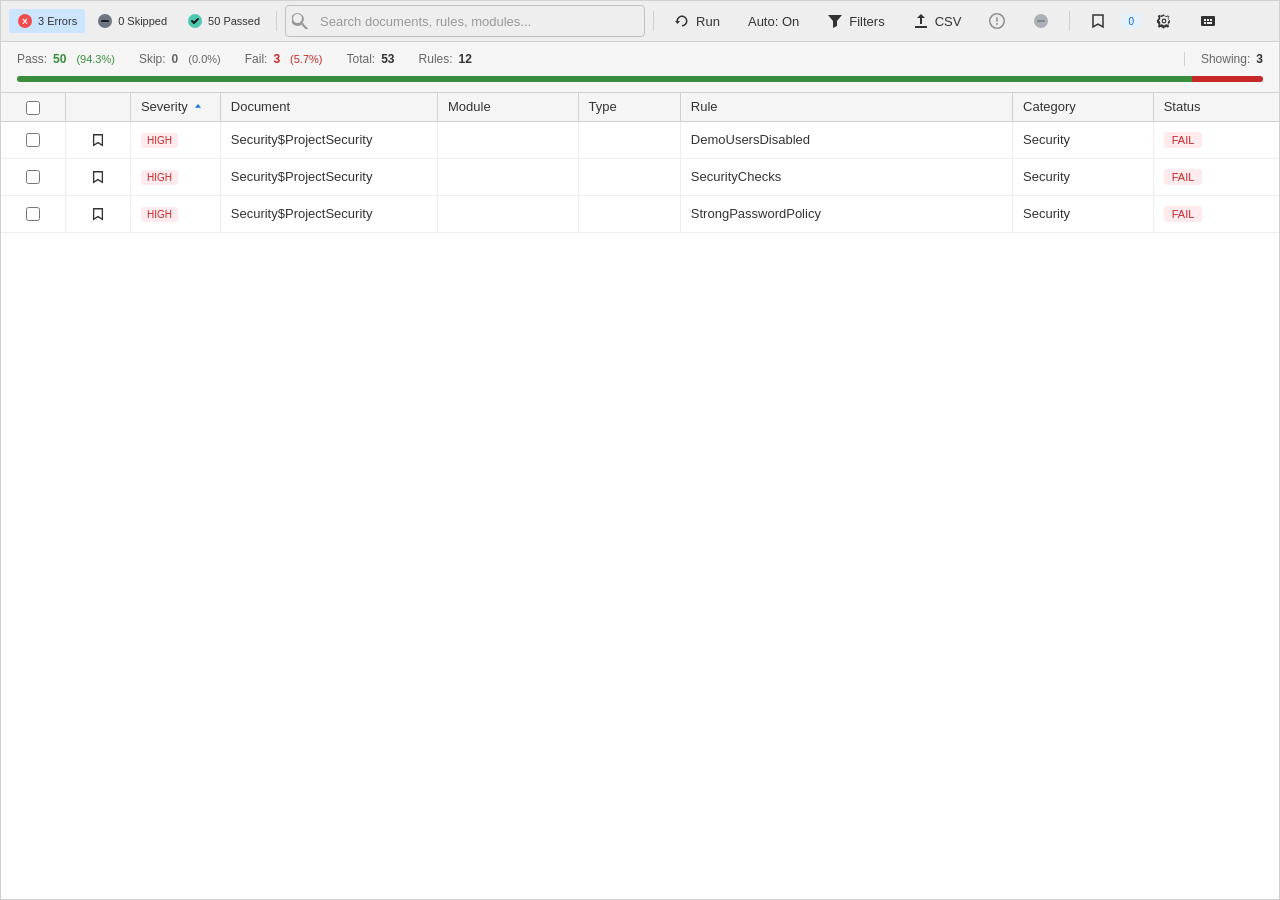
==== commit eeecc6d4: "fix loading results on OSX" ====
--- a/wwwroot/index.html
+++ b/wwwroot/index.html
@@ -4,7 +4,7 @@
     <meta charset="UTF-8" />
     <meta name="viewport" content="width=device-width, initial-scale=1.0" />
     <title>mxlint-extension</title>
-    <script type="module" crossorigin src="./assets/index-BT8GMTav.js"></script>
+    <script type="module" crossorigin src="./assets/index-1KSHWdlB.js"></script>
     <link rel="stylesheet" crossorigin href="./assets/index-qUKIoq7w.css">
   </head>
   <body>
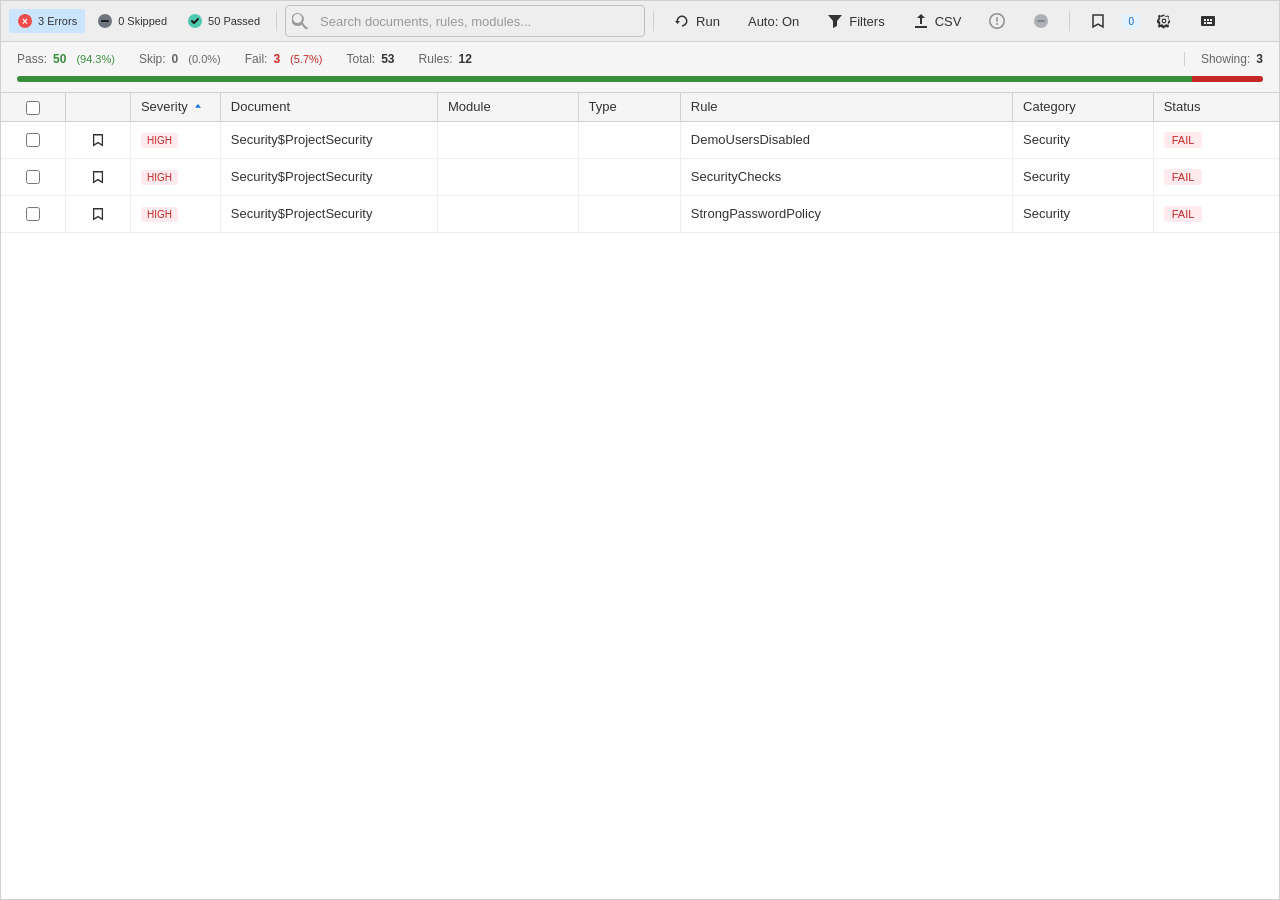
==== commit b2d44d1d: "Fix auto refresh on OSX" ====
--- a/wwwroot/index.html
+++ b/wwwroot/index.html
@@ -4,7 +4,7 @@
     <meta charset="UTF-8" />
     <meta name="viewport" content="width=device-width, initial-scale=1.0" />
     <title>mxlint-extension</title>
-    <script type="module" crossorigin src="./assets/index-1KSHWdlB.js"></script>
+    <script type="module" crossorigin src="./assets/index-5TBEMD4h.js"></script>
     <link rel="stylesheet" crossorigin href="./assets/index-qUKIoq7w.css">
   </head>
   <body>
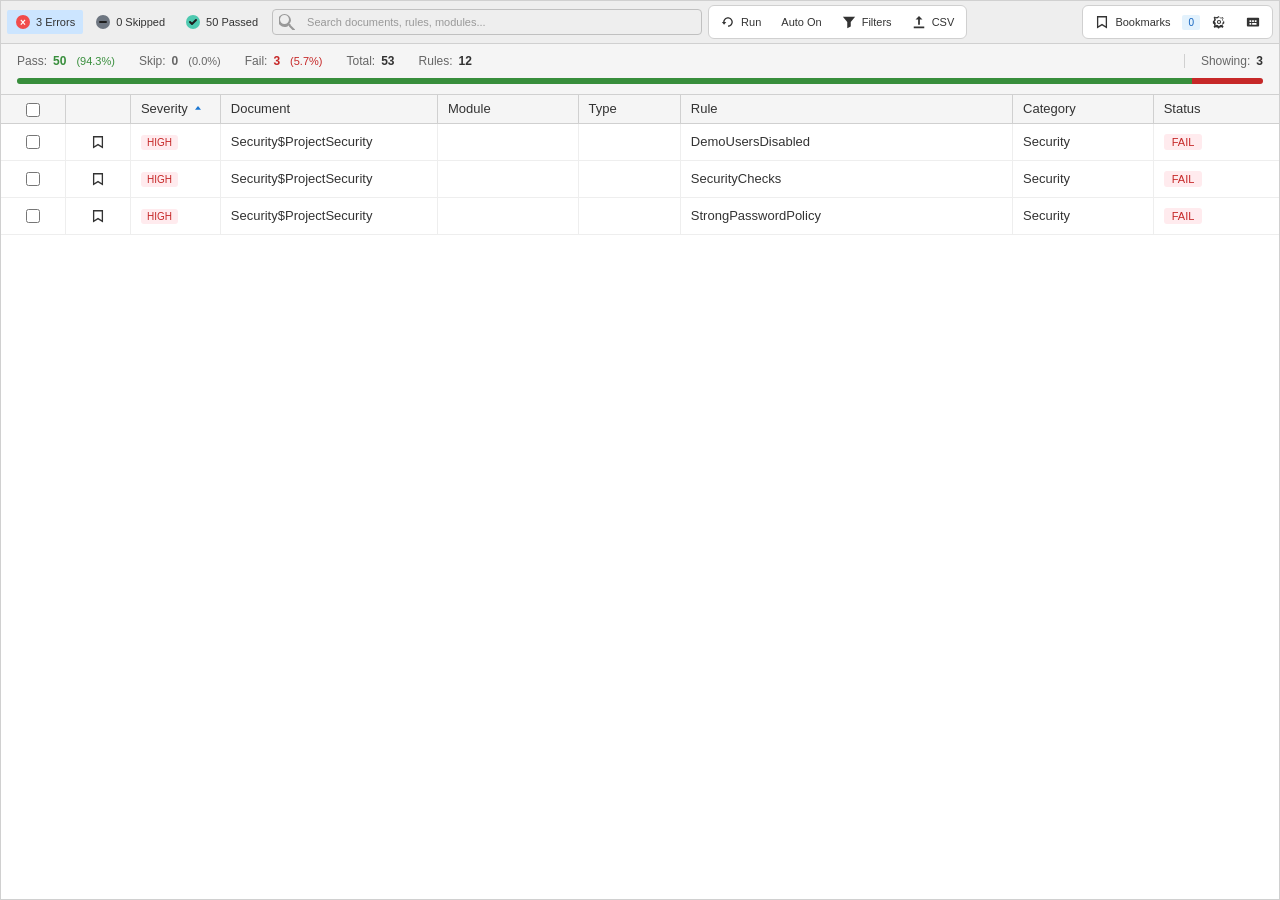
==== commit 69c55997: "Prevent OSX crash" ====
--- a/wwwroot/index.html
+++ b/wwwroot/index.html
@@ -4,8 +4,8 @@
     <meta charset="UTF-8" />
     <meta name="viewport" content="width=device-width, initial-scale=1.0" />
     <title>mxlint-extension</title>
-    <script type="module" crossorigin src="./assets/index-5TBEMD4h.js"></script>
-    <link rel="stylesheet" crossorigin href="./assets/index-qUKIoq7w.css">
+    <script type="module" crossorigin src="./assets/index-CL4Itg8Q.js"></script>
+    <link rel="stylesheet" crossorigin href="./assets/index-C0E2zZ4t.css">
   </head>
   <body>
     <div id="root"></div>
--- a/wwwroot/assets/index-C0E2zZ4t.css
+++ b/wwwroot/assets/index-C0E2zZ4t.css
@@ -0,0 +1 @@
+html,body{margin:0;padding:0;font-family:var(--ui-font-family);color:var(--ui-text-primary)}.lint-pane{font-family:Segoe UI,-apple-system,BlinkMacSystemFont,sans-serif;font-size:13px;background-color:var(--ui-bg-primary);color:var(--ui-text-primary);border:1px solid var(--ui-border-primary);min-width:900px;height:100vh;display:flex;flex-direction:column;margin:0;padding:0;box-sizing:border-box;overflow:hidden}.lint-pane *{box-sizing:border-box}.lint-pane-toolbar{display:flex;align-items:center;background-color:var(--ui-bg-tertiary);border-bottom:1px solid var(--ui-border-primary);padding:4px 6px;gap:6px;flex-shrink:0;flex-wrap:wrap}.toolbar-group{display:flex;align-items:center;gap:4px;padding:2px 4px;background-color:var(--ui-bg-primary);border:1px solid var(--ui-border-primary);border-radius:6px;min-height:34px}.toolbar-group--status{padding:0;border:none;background:transparent}.toolbar-group--search{flex:1;min-width:260px;max-width:430px;padding:0;border:none;background:transparent}.toolbar-group--selection{background-color:#0e639c14;border-color:var(--ui-border-focus)}.toolbar-group--secondary{margin-left:auto}.toolbar-item{display:flex;align-items:center;gap:6px;padding:4px 10px;border:none;background:transparent;color:var(--ui-text-primary);cursor:pointer;font-size:13px;font-family:inherit;border-radius:2px;white-space:nowrap;position:relative}.toolbar-item:hover{background-color:var(--ui-bg-elevated)}.toolbar-item.active{background-color:var(--ui-bg-active)}.toolbar-separator{width:1px;height:20px;background-color:var(--ui-border-primary);margin:0 4px}.filter-badge{color:var(--ui-color-info);font-size:18px;line-height:1;margin-left:2px}.toolbar-search{display:flex;align-items:center;width:100%}.toolbar-search .ui-input-wrapper{width:100%}.toolbar-search .ui-input-container{width:100%;background-color:var(--ui-bg-tertiary);border-color:var(--ui-border-secondary)}.toolbar-search .ui-input-container:focus-within{border-color:var(--ui-border-focus);box-shadow:0 0 0 1px var(--ui-border-focus)}.toolbar-search .ui-input-icon{color:var(--ui-text-muted)}.search-input{background:transparent;border:none;color:var(--ui-text-primary);font-size:13px;font-family:inherit;outline:none;flex:1;min-width:0}.search-input::placeholder{color:var(--ui-text-secondary)}.search-clear{background:transparent;border:none;color:var(--ui-text-secondary);cursor:pointer;padding:2px;display:flex;align-items:center;justify-content:center;border-radius:2px}.search-clear:hover{color:var(--ui-text-primary);background-color:var(--ui-bg-hover)}.badge{display:inline-flex;align-items:center;gap:5px}.badge-icon{width:16px;height:16px;display:flex;align-items:center;justify-content:center}.badge-icon.error{color:var(--ui-color-error)}.badge-icon.warning{color:var(--ui-color-warning)}.badge-icon.pass{color:var(--ui-color-success)}.badge-icon.skip{color:var(--ui-text-muted)}.summary-section{background-color:var(--ui-bg-secondary);border-bottom:1px solid var(--ui-border-primary);padding:10px 16px;flex-shrink:0}.summary-stats{display:flex;gap:24px;margin-bottom:10px;font-size:12px;flex-wrap:wrap}.stat-item{display:flex;align-items:center;gap:6px}.stat-item.showing{margin-left:auto;padding-left:16px;border-left:1px solid var(--ui-border-primary)}.stat-label{color:var(--ui-text-secondary)}.stat-value{font-weight:600}.stat-value.pass{color:var(--ui-color-success)}.stat-value.skip{color:var(--ui-text-secondary)}.stat-value.fail{color:var(--ui-color-error-text)}.stat-percent{font-size:11px;margin-left:4px}.stat-percent.pass{color:var(--ui-color-success)}.stat-percent.skip{color:var(--ui-text-secondary)}.stat-percent.fail{color:var(--ui-color-error-text)}.progress-bar{display:flex;height:6px;border-radius:3px;overflow:hidden;background-color:var(--ui-bg-elevated)}.progress-segment{height:100%;transition:width .3s ease}.progress-segment.pass{background-color:var(--ui-color-success)}.progress-segment.skip{background-color:var(--ui-text-muted)}.progress-segment.fail{background-color:var(--ui-color-error-text)}.filter-panel{background-color:var(--ui-bg-tertiary);border-bottom:1px solid var(--ui-border-primary);padding:12px 16px;display:flex;gap:20px;flex-shrink:0;flex-wrap:wrap;align-items:flex-start}.filter-panel.hidden{display:none}.filter-group{display:flex;flex-direction:column;gap:6px}.filter-group-title{font-size:11px;text-transform:uppercase;color:var(--ui-text-secondary);letter-spacing:.5px;display:flex;align-items:center;gap:4px}.filter-group-title svg{width:12px;height:12px}.filter-options{display:flex;gap:12px}.filter-checkbox{display:flex;align-items:center;gap:6px;cursor:pointer;font-size:12px}.filter-checkbox input[type=checkbox]{width:14px;height:14px;accent-color:var(--ui-color-primary);cursor:pointer}.severity-high,.status-fail{color:var(--ui-color-error-text)}.severity-medium{color:var(--ui-color-warning)}.severity-low,.status-pass{color:var(--ui-color-success)}.status-skip{color:var(--ui-text-secondary)}.presets-group{flex-basis:100%}.filter-presets{display:flex;gap:8px;flex-wrap:wrap}.preset-btn{display:flex;align-items:center;gap:6px;padding:6px 12px;background-color:var(--ui-bg-elevated);border:1px solid var(--ui-border-secondary);border-radius:4px;color:var(--ui-text-primary);font-size:12px;cursor:pointer;transition:all .15s ease}.preset-btn:hover{background-color:var(--ui-bg-hover);border-color:var(--ui-border-secondary)}.preset-btn svg{width:14px;height:14px}.multi-select{position:relative;min-width:160px}.multi-select-label{display:block;font-size:11px;text-transform:uppercase;color:var(--ui-text-secondary);letter-spacing:.5px;margin-bottom:6px}.multi-select-trigger{display:flex;align-items:center;justify-content:space-between;width:100%;padding:6px 10px;background-color:var(--ui-bg-elevated);border:1px solid var(--ui-border-secondary);border-radius:4px;color:var(--ui-text-primary);font-size:12px;cursor:pointer;transition:all .15s ease}.multi-select-trigger:hover{background-color:var(--ui-bg-hover)}.multi-select-text{overflow:hidden;text-overflow:ellipsis;white-space:nowrap}.multi-select-arrow{font-size:10px;color:var(--ui-text-secondary);margin-left:8px;flex-shrink:0}.multi-select-dropdown{position:absolute;top:100%;left:0;min-width:100%;width:max-content;max-width:320px;margin-top:4px;background-color:var(--ui-bg-tertiary);border:1px solid var(--ui-border-secondary);border-radius:4px;box-shadow:var(--ui-shadow-md);z-index:100;max-height:280px;display:flex;flex-direction:column}.multi-select-actions{display:flex;gap:8px;padding:8px;border-bottom:1px solid var(--ui-border-primary);flex-shrink:0}.multi-select-action{flex:1;padding:4px 8px;background-color:var(--ui-bg-elevated);border:none;border-radius:3px;color:var(--ui-text-primary);font-size:11px;cursor:pointer}.multi-select-action:hover{background-color:var(--ui-bg-hover)}.multi-select-options{overflow-y:auto;padding:4px 0}.multi-select-option{display:flex;align-items:center;gap:8px;padding:6px 12px;cursor:pointer;font-size:12px;white-space:nowrap}.multi-select-option:hover{background-color:var(--ui-bg-elevated)}.multi-select-option input[type=checkbox]{width:14px;height:14px;accent-color:var(--ui-color-primary);cursor:pointer;flex-shrink:0}.multi-select-option span{overflow:hidden;text-overflow:ellipsis}.group-select{padding:6px 10px;background-color:var(--ui-bg-elevated);border:1px solid var(--ui-border-secondary);border-radius:4px;color:var(--ui-text-primary);font-size:12px;cursor:pointer;min-width:120px}.group-select:hover{background-color:var(--ui-bg-hover)}.group-select:focus{outline:1px solid var(--ui-border-focus)}.clear-filters-btn{display:flex;align-items:center;gap:6px;padding:6px 12px;background-color:var(--ui-color-error-bg);border:1px solid var(--ui-color-error-text);border-radius:4px;color:var(--ui-color-error-text);font-size:12px;cursor:pointer;margin-left:auto;transition:all .15s ease}.clear-filters-btn:hover{background-color:var(--ui-color-error-bg);filter:brightness(1.1)}.clear-filters-btn svg{width:14px;height:14px}.table-container{flex:1;overflow:auto;min-height:0}.lint-table{width:100%;border-collapse:collapse;border-spacing:0;table-layout:fixed}.lint-table thead,.lint-table tbody{border-spacing:0}.lint-table th{background-color:var(--ui-bg-secondary);border-bottom:1px solid var(--ui-border-primary);border-right:1px solid var(--ui-border-primary);padding:6px 10px;text-align:left;font-weight:400;color:var(--ui-text-primary);position:sticky;top:0;z-index:1}.lint-table th:last-child{border-right:none}.lint-table td{padding:6px 10px;border-bottom:1px solid var(--ui-bg-tertiary);border-right:1px solid var(--ui-bg-tertiary);overflow:hidden;text-overflow:ellipsis;white-space:nowrap;vertical-align:middle;min-height:36px;height:36px}.lint-table td:last-child{border-right:none}.lint-table tbody tr[aria-hidden=true]{visibility:hidden;pointer-events:none;line-height:0;font-size:0}.lint-table tbody tr[aria-hidden=true] td{padding:0!important;border:none!important;line-height:0;font-size:0;height:inherit}.lint-table tbody tr:hover{background-color:var(--ui-bg-tertiary)}.lint-table tbody tr.selected-row{background-color:var(--ui-bg-active);outline:1px solid var(--ui-border-focus);outline-offset:-1px}.lint-table tbody tr.selected-row:hover{background-color:var(--ui-bg-active)}.lint-table tbody tr.bookmarked-row{background-color:#cca70014}.lint-table tbody tr.bookmarked-row:hover{background-color:#cca70026}.lint-table tbody tr.bookmarked-row.selected-row{background-color:var(--ui-bg-active)}.sortable-header{cursor:pointer;-webkit-user-select:none;user-select:none}.sortable-header:hover{background-color:var(--ui-bg-elevated)}.header-content{display:flex;align-items:center;gap:4px}.sort-indicator{display:flex;align-items:center;color:var(--ui-color-info)}.col-checkbox,.col-bookmark{width:36px;text-align:center;vertical-align:middle}.col-severity{width:50px}.col-document{width:17%}.col-module{width:11%}.col-doctype{width:8%}.col-rule{width:26%}.col-category{width:11%}.col-status{width:70px}.checkbox-cell{text-align:center;vertical-align:middle}.row-checkbox,.header-checkbox{width:14px;height:14px;accent-color:var(--ui-color-primary);cursor:pointer;margin:0;padding:0;vertical-align:middle}.lint-table td.checkbox-cell,.lint-table th.col-checkbox,.lint-table th.col-bookmark{text-align:center;vertical-align:middle;padding:6px 0}.checked-row{background-color:#0e639c26}.checked-row:hover{background-color:#0e639c40}.bookmark-cell{text-align:center;vertical-align:middle}.lint-table td.bookmark-cell{text-align:center;vertical-align:middle;padding:6px 0}.bookmark-btn{background:transparent;border:none;cursor:pointer;padding:4px;display:inline-flex;align-items:center;justify-content:center;border-radius:3px;color:var(--ui-text-muted);vertical-align:middle}.bookmark-btn:hover{background-color:var(--ui-bg-elevated);color:var(--ui-color-warning)}.status-label{display:inline-block;padding:2px 8px;border-radius:3px;font-size:11px;font-weight:500;text-transform:uppercase}.status-label.pass{background-color:var(--ui-color-success-bg);color:var(--ui-color-success)}.status-label.skip{background-color:var(--ui-bg-elevated);color:var(--ui-text-secondary)}.status-label.fail{background-color:var(--ui-color-error-bg);color:var(--ui-color-error-text)}.severity-label{display:inline-block;padding:2px 6px;border-radius:3px;font-size:10px;font-weight:500}.severity-label.high{background-color:var(--ui-color-error-bg);color:var(--ui-color-error-text)}.severity-label.medium{background-color:var(--ui-color-warning-bg);color:var(--ui-color-warning)}.severity-label.low{background-color:var(--ui-color-success-bg);color:var(--ui-color-success)}.document-link{color:var(--ui-color-info);text-decoration:none;cursor:pointer}.document-link:hover{text-decoration:underline}.main-content{display:flex;flex:1;min-height:0;overflow:hidden}.main-content .table-container{flex:1;min-width:0}.detail-panel{width:320px;min-width:320px;background-color:var(--ui-bg-secondary);border-left:1px solid var(--ui-border-primary);display:flex;flex-direction:column;overflow:hidden}.detail-panel.empty{justify-content:center;align-items:center}.detail-panel-empty{color:var(--ui-text-secondary);font-style:italic;text-align:center;padding:20px}.detail-panel-header{display:flex;align-items:center;justify-content:space-between;padding:12px 16px;border-bottom:1px solid var(--ui-border-primary);background-color:var(--ui-bg-tertiary);flex-shrink:0}.detail-panel-header h3{margin:0;font-size:13px;font-weight:600;color:var(--ui-text-primary);text-transform:uppercase;letter-spacing:.5px}.detail-panel-close{background:transparent;border:none;color:var(--ui-text-secondary);font-size:18px;cursor:pointer;padding:4px 8px;border-radius:4px;line-height:1}.detail-panel-close:hover{background-color:var(--ui-bg-elevated);color:var(--ui-text-primary)}.detail-panel-content{flex:1;overflow-y:auto;padding:16px}.detail-section{margin-bottom:20px;padding-bottom:16px;border-bottom:1px solid var(--ui-border-primary)}.detail-section:last-child{border-bottom:none;margin-bottom:0}.detail-rule-header{display:flex;gap:8px;margin-bottom:8px}.detail-rule-name{margin:0 0 4px;font-size:15px;font-weight:600;color:var(--ui-text-bright);line-height:1.3}.detail-rule-title{color:var(--ui-text-secondary);font-size:12px;line-height:1.4}.detail-label{font-size:11px;text-transform:uppercase;color:var(--ui-text-secondary);letter-spacing:.5px;margin-bottom:6px}.detail-value{color:var(--ui-text-primary);font-size:13px;word-break:break-word}.detail-meta{margin-top:12px;display:flex;flex-direction:column;gap:6px}.detail-meta-item{display:flex;gap:8px;font-size:12px}.detail-meta-item .detail-label{margin-bottom:0;min-width:60px}.detail-meta-item .detail-value{font-size:12px}.detail-description{color:var(--ui-text-secondary);font-size:12px;line-height:1.5}.detail-remediation{background-color:#4ec9b014;border-left:3px solid var(--ui-color-success);border-radius:0 4px 4px 0;margin-left:-16px;margin-right:-16px;padding:12px 12px 12px 16px}.detail-remediation .detail-label{color:var(--ui-color-success)}.detail-remediation-text{color:var(--ui-text-primary);font-size:12px;line-height:1.5}.detail-errors{background-color:#f14c4c14;border-left:3px solid var(--ui-color-error-text);border-radius:0 4px 4px 0;margin-left:-16px;margin-right:-16px;padding:12px 12px 12px 16px}.detail-errors .detail-label{color:var(--ui-color-error-text)}.detail-error-list{display:flex;flex-direction:column;gap:8px}.detail-error-item{background-color:#f487711a;padding:8px 10px;border-radius:4px;font-size:12px;color:var(--ui-text-primary);line-height:1.4;word-break:break-word}.detail-panel-content::-webkit-scrollbar{width:8px}.detail-panel-content::-webkit-scrollbar-track{background:var(--ui-bg-primary)}.detail-panel-content::-webkit-scrollbar-thumb{background:var(--ui-scrollbar-thumb);border-radius:4px}.detail-panel-content::-webkit-scrollbar-thumb:hover{background:var(--ui-scrollbar-thumb-hover)}.grouped-view{padding:0}.group-section{border-bottom:1px solid var(--ui-border-primary)}.group-header{display:flex;align-items:center;gap:12px;padding:10px 16px;background-color:var(--ui-bg-secondary);cursor:pointer;-webkit-user-select:none;user-select:none;list-style:none}.group-header::-webkit-details-marker{display:none}.group-header:before{content:"▶";font-size:10px;color:var(--ui-text-secondary);transition:transform .2s}.group-section[open] .group-header:before{transform:rotate(90deg)}.group-header:hover{background-color:var(--ui-bg-tertiary)}.group-name{font-weight:600;color:var(--ui-text-bright)}.group-count{color:var(--ui-text-secondary);font-size:12px}.group-stats{display:flex;gap:12px;margin-left:auto;font-size:11px}.group-stat{display:flex;align-items:center;gap:4px}.group-stat.fail{color:var(--ui-color-error-text)}.group-stat.skip{color:var(--ui-text-secondary)}.group-stat.pass{color:var(--ui-color-success)}.grouped-table{margin-left:20px;width:calc(100% - 20px)}.show-more-btn{display:block;width:calc(100% - 40px);margin:8px 20px;padding:8px 16px;background-color:var(--ui-bg-elevated);border:1px solid var(--ui-border-secondary);border-radius:4px;color:var(--ui-text-primary);font-size:12px;cursor:pointer;text-align:center;transition:background-color .15s ease}.show-more-btn:hover{background-color:var(--ui-bg-hover)}.loading-overlay{display:flex;align-items:center;justify-content:center;padding:40px;color:var(--ui-text-secondary)}.spinner{width:20px;height:20px;border:2px solid var(--ui-bg-elevated);border-top-color:var(--ui-color-primary);border-radius:50%;animation:spin 1s linear infinite;margin-right:10px}@keyframes spin{to{transform:rotate(360deg)}}.empty-state{display:flex;flex-direction:column;align-items:center;justify-content:center;padding:40px;color:var(--ui-text-secondary);font-style:italic;gap:12px}.empty-state-btn{padding:6px 12px;background-color:var(--ui-color-primary);border:none;border-radius:4px;color:#fff;font-size:12px;cursor:pointer}.empty-state-btn:hover{background-color:var(--ui-color-primary-hover)}.modal-overlay{position:fixed;inset:0;background-color:#0009;display:flex;align-items:center;justify-content:center;z-index:1000}.modal-content{background-color:var(--ui-bg-secondary);border:1px solid var(--ui-border-primary);border-radius:8px;width:100%;max-width:480px;box-shadow:var(--ui-shadow-lg)}.modal-header{display:flex;align-items:center;justify-content:space-between;padding:16px 20px;border-bottom:1px solid var(--ui-border-primary)}.modal-header h3{margin:0;font-size:16px;font-weight:600;color:var(--ui-text-bright)}.modal-close{background:transparent;border:none;color:var(--ui-text-secondary);font-size:20px;cursor:pointer;padding:4px 8px;border-radius:4px}.modal-close:hover{background-color:var(--ui-bg-elevated);color:var(--ui-text-primary)}.modal-body{padding:20px}.shortcut-group{margin-bottom:20px}.shortcut-group:last-child{margin-bottom:0}.shortcut-group-title{font-size:11px;text-transform:uppercase;color:var(--ui-text-secondary);letter-spacing:.5px;margin-bottom:10px}.shortcut-item{display:flex;align-items:center;justify-content:space-between;padding:6px 0}.shortcut-keys{display:flex;gap:4px}.shortcut-keys kbd{display:inline-block;padding:2px 8px;background-color:var(--ui-bg-elevated);border:1px solid var(--ui-border-secondary);border-radius:4px;font-family:Segoe UI,monospace;font-size:11px;color:var(--ui-text-primary)}.shortcut-desc{color:var(--ui-text-secondary);font-size:12px}.shortcuts-modal{max-width:580px}.shortcuts-body{padding:16px 20px}.shortcuts-columns{display:flex;gap:32px}.shortcuts-column{flex:1}.table-container::-webkit-scrollbar,.multi-select-options::-webkit-scrollbar,.issue-content-output::-webkit-scrollbar{width:10px;height:10px}.table-container::-webkit-scrollbar-track,.multi-select-options::-webkit-scrollbar-track,.issue-content-output::-webkit-scrollbar-track{background:var(--ui-bg-primary)}.table-container::-webkit-scrollbar-thumb,.multi-select-options::-webkit-scrollbar-thumb,.issue-content-output::-webkit-scrollbar-thumb{background:var(--ui-scrollbar-thumb);border-radius:5px}.table-container::-webkit-scrollbar-thumb:hover,.multi-select-options::-webkit-scrollbar-thumb:hover,.issue-content-output::-webkit-scrollbar-thumb:hover{background:var(--ui-scrollbar-thumb-hover)}@media(max-width:1200px){.filter-panel{gap:16px}.multi-select{min-width:120px}}@media(max-width:1000px){.lint-pane{min-width:100%}.toolbar-search{order:10;flex-basis:100%;max-width:none;margin-top:4px}}.issue-btn{opacity:.5;cursor:not-allowed}.issue-btn.has-selection{opacity:1;cursor:pointer;background-color:var(--ui-color-primary);color:#fff}.issue-btn.has-selection:hover{background-color:var(--ui-color-primary-hover)}.selection-count{background-color:#fff;color:var(--ui-color-primary);font-size:11px;font-weight:600;padding:1px 6px;border-radius:10px;margin-left:4px}.clear-selection-btn{padding:4px 6px!important}.clear-selection-btn:hover{color:var(--ui-color-error-text)}.issue-modal{max-width:750px;max-height:85vh;width:100%;display:flex;flex-direction:column;box-sizing:border-box}.issue-modal *{box-sizing:border-box}.issue-modal .ui-dialog__header,.issue-modal .ui-dialog__title{display:flex;align-items:center;gap:8px}.issue-modal .ui-dialog__title svg{color:var(--ui-color-primary)}.issue-modal .ui-dialog__body{display:flex;flex-direction:column;gap:12px;flex:1;min-height:0;min-width:0;overflow-x:hidden}.issue-format-selector{display:flex;align-items:center;gap:12px}.format-label{font-size:12px;color:var(--ui-text-secondary);text-transform:uppercase;letter-spacing:.5px}.format-options{display:flex;gap:4px;background-color:var(--ui-bg-primary);padding:3px;border-radius:6px}.format-btn{padding:6px 14px;background:transparent;border:none;border-radius:4px;color:var(--ui-text-secondary);font-size:12px;cursor:pointer;transition:all .15s ease}.format-btn:hover{color:var(--ui-text-primary);background-color:var(--ui-bg-elevated)}.format-btn.active{background-color:var(--ui-color-primary);color:#fff}.format-hint{font-size:11px;color:var(--ui-text-muted);font-style:italic}.issue-actions{display:flex;align-items:center;gap:12px}.issue-copy-btn{display:flex;align-items:center;gap:6px;padding:8px 16px;background-color:var(--ui-color-primary);border:none;border-radius:4px;color:#fff;font-size:13px;cursor:pointer;transition:background-color .15s ease}.issue-copy-btn:hover{background-color:var(--ui-color-primary-hover)}.issue-copy-btn svg{width:14px;height:14px}.issue-content-output{flex:0 0 auto;width:100%;max-width:100%;min-height:300px;padding:12px;background-color:var(--ui-bg-primary);border:1px solid var(--ui-border-primary);border-radius:4px;color:var(--ui-text-primary);font-family:Consolas,Monaco,Courier New,monospace;font-size:12px;line-height:1.5;resize:none;overflow:hidden}.issue-content-output:focus{outline:1px solid var(--ui-border-focus)}.config-modal{max-width:900px;max-height:85vh;width:100%}.config-modal .ui-dialog__body{display:flex;flex-direction:column;gap:12px}.config-modal-actions{display:flex;justify-content:flex-end;gap:8px}.config-editor{width:100%;min-height:420px;padding:12px;border:1px solid var(--ui-border-primary);border-radius:4px;background:var(--ui-bg-primary);color:var(--ui-text-primary);font-family:Consolas,Monaco,Courier New,monospace;font-size:12px;line-height:1.45;resize:vertical}.config-editor:focus{outline:1px solid var(--ui-border-focus)}.noqa-modal{max-width:480px;width:100%}.noqa-modal .ui-dialog__body{display:flex;flex-direction:column;gap:10px}.noqa-modal-description{margin:0;font-size:12px;color:var(--ui-text-secondary)}.noqa-modal-summary{display:flex;gap:8px;flex-wrap:wrap;font-size:11px;color:var(--ui-text-secondary)}.noqa-modal-summary span{background-color:var(--ui-bg-elevated);border:1px solid var(--ui-border-secondary);border-radius:12px;padding:2px 8px}.noqa-reason-input{width:100%;min-height:110px;max-height:180px;padding:10px;border:1px solid var(--ui-border-primary);border-radius:4px;background:var(--ui-bg-primary);color:var(--ui-text-primary);font-size:12px;line-height:1.4;resize:vertical}.noqa-reason-input:focus{outline:1px solid var(--ui-border-focus)}.noqa-modal-actions{display:flex;justify-content:flex-end;gap:8px}:root{--ui-bg-primary: #ffffff;--ui-bg-secondary: #f5f5f5;--ui-bg-tertiary: #eeeeee;--ui-bg-elevated: #e0e0e0;--ui-bg-hover: #d5d5d5;--ui-bg-active: #cce5ff;--ui-bg-input: #ffffff;--ui-text-primary: #333333;--ui-text-secondary: #666666;--ui-text-muted: #999999;--ui-text-bright: #1a1a1a;--ui-text-disabled: #b0b0b0;--ui-border-primary: #d0d0d0;--ui-border-secondary: #c0c0c0;--ui-border-focus: #0078d4;--ui-color-error: #d32f2f;--ui-color-error-bg: #ffebee;--ui-color-error-text: #c62828;--ui-color-warning: #f57c00;--ui-color-warning-bg: #fff3e0;--ui-color-warning-text: #e65100;--ui-color-success: #388e3c;--ui-color-success-bg: #e8f5e9;--ui-color-success-text: #2e7d32;--ui-color-info: #1976d2;--ui-color-info-bg: #e3f2fd;--ui-color-info-text: #1565c0;--ui-color-primary: #0078d4;--ui-color-primary-hover: #106ebe;--ui-color-primary-text: #ffffff;--ui-color-danger: #d32f2f;--ui-color-danger-hover: #b71c1c;--ui-color-danger-text: #ffffff;--ui-spacing-xs: 4px;--ui-spacing-sm: 6px;--ui-spacing-md: 10px;--ui-spacing-lg: 16px;--ui-spacing-xl: 20px;--ui-radius-sm: 2px;--ui-radius-md: 4px;--ui-radius-lg: 8px;--ui-radius-full: 9999px;--ui-font-xs: 10px;--ui-font-sm: 11px;--ui-font-md: 12px;--ui-font-base: 13px;--ui-font-lg: 15px;--ui-font-xl: 16px;--ui-font-family: "Segoe UI", -apple-system, BlinkMacSystemFont, sans-serif;--ui-transition-fast: .1s ease;--ui-transition-normal: .2s ease;--ui-transition-slow: .3s ease;--ui-shadow-sm: 0 1px 2px rgba(0, 0, 0, .1);--ui-shadow-md: 0 4px 8px rgba(0, 0, 0, .12);--ui-shadow-lg: 0 8px 16px rgba(0, 0, 0, .15);--ui-scrollbar-thumb: #c0c0c0;--ui-scrollbar-thumb-hover: #a0a0a0;--ui-z-dropdown: 100;--ui-z-sticky: 500;--ui-z-modal: 1000;--ui-z-toast: 1100;--ui-z-tooltip: 1200}[data-theme=dark]{--ui-bg-primary: #1e1e1e;--ui-bg-secondary: #252526;--ui-bg-tertiary: #2d2d2d;--ui-bg-elevated: #3c3c3c;--ui-bg-hover: #4c4c4c;--ui-bg-active: #094771;--ui-bg-input: #3c3c3c;--ui-text-primary: #cccccc;--ui-text-secondary: #858585;--ui-text-muted: #6e7681;--ui-text-bright: #dcdcdc;--ui-text-disabled: #5a5a5a;--ui-border-primary: #3c3c3c;--ui-border-secondary: #4c4c4c;--ui-border-focus: #0e639c;--ui-color-error: #f14c4c;--ui-color-error-bg: #5a3232;--ui-color-error-text: #f48771;--ui-color-warning: #cca700;--ui-color-warning-bg: #4d3f1a;--ui-color-warning-text: #cca700;--ui-color-success: #4ec9b0;--ui-color-success-bg: #264f48;--ui-color-success-text: #4ec9b0;--ui-color-info: #4fc1ff;--ui-color-info-bg: #264f78;--ui-color-info-text: #4fc1ff;--ui-color-primary: #0e639c;--ui-color-primary-hover: #1177bb;--ui-color-primary-text: #ffffff;--ui-color-danger: #f14c4c;--ui-color-danger-hover: #d73a3a;--ui-color-danger-text: #ffffff;--ui-shadow-sm: 0 1px 2px rgba(0, 0, 0, .3);--ui-shadow-md: 0 4px 8px rgba(0, 0, 0, .4);--ui-shadow-lg: 0 8px 16px rgba(0, 0, 0, .5);--ui-scrollbar-thumb: #424242;--ui-scrollbar-thumb-hover: #4f4f4f}.ui-button{display:inline-flex;align-items:center;justify-content:center;gap:var(--ui-spacing-sm);font-family:var(--ui-font-family);font-weight:500;border:none;border-radius:var(--ui-radius-sm);cursor:pointer;transition:background-color var(--ui-transition-fast),border-color var(--ui-transition-fast),opacity var(--ui-transition-fast);white-space:nowrap;position:relative}.ui-button:focus-visible{outline:2px solid var(--ui-border-focus);outline-offset:2px}.ui-button:disabled{opacity:.5;cursor:not-allowed}.ui-button--sm{padding:4px 8px;font-size:var(--ui-font-sm);height:24px}.ui-button--md{padding:6px 12px;font-size:var(--ui-font-base);height:30px}.ui-button--lg{padding:8px 16px;font-size:var(--ui-font-lg);height:36px}.ui-button--primary{background-color:var(--ui-color-primary);color:var(--ui-color-primary-text)}.ui-button--primary:hover:not(:disabled){background-color:var(--ui-color-primary-hover)}.ui-button--secondary{background-color:var(--ui-bg-elevated);color:var(--ui-text-primary)}.ui-button--secondary:hover:not(:disabled){background-color:var(--ui-bg-hover)}.ui-button--danger{background-color:var(--ui-color-danger);color:var(--ui-color-danger-text)}.ui-button--danger:hover:not(:disabled){background-color:var(--ui-color-danger-hover)}.ui-button--ghost{background-color:transparent;color:var(--ui-text-primary)}.ui-button--ghost:hover:not(:disabled){background-color:var(--ui-bg-elevated)}.ui-button--full-width{width:100%}.ui-button--loading{pointer-events:none}.ui-button--loading .ui-button__content{visibility:hidden}.ui-button__spinner{position:absolute;left:50%;top:50%;transform:translate(-50%,-50%)}.ui-button__icon{display:flex;align-items:center;justify-content:center}.ui-button__icon svg{width:16px;height:16px}.ui-button--sm .ui-button__icon svg{width:14px;height:14px}.ui-button--lg .ui-button__icon svg{width:18px;height:18px}.ui-spinner{display:inline-flex;align-items:center;justify-content:center;gap:var(--ui-spacing-sm)}.ui-spinner__circle{animation:ui-spinner-rotate 1s linear infinite;transform-origin:center}.ui-spinner__circle circle{stroke-linecap:round;animation:ui-spinner-dash 1.5s ease-in-out infinite}@keyframes ui-spinner-rotate{to{transform:rotate(360deg)}}@keyframes ui-spinner-dash{0%{stroke-dasharray:1,150;stroke-dashoffset:0}50%{stroke-dasharray:90,150;stroke-dashoffset:-35}to{stroke-dasharray:90,150;stroke-dashoffset:-124}}.ui-spinner--sm{min-width:16px;min-height:16px}.ui-spinner--md{min-width:24px;min-height:24px}.ui-spinner--lg{min-width:32px;min-height:32px}.ui-spinner__label{color:var(--ui-text-secondary);font-size:var(--ui-font-sm)}.ui-badge{display:inline-flex;align-items:center;gap:var(--ui-spacing-xs);font-family:var(--ui-font-family);font-weight:500;border-radius:var(--ui-radius-sm);white-space:nowrap;text-transform:uppercase}.ui-badge--sm{padding:2px 6px;font-size:var(--ui-font-xs)}.ui-badge--md{padding:3px 8px;font-size:var(--ui-font-sm)}.ui-badge--lg{padding:4px 10px;font-size:var(--ui-font-md)}.ui-badge--default{background-color:var(--ui-bg-elevated);color:var(--ui-text-primary)}.ui-badge--error{background-color:var(--ui-color-error-bg);color:var(--ui-color-error-text)}.ui-badge--warning{background-color:var(--ui-color-warning-bg);color:var(--ui-color-warning-text)}.ui-badge--success{background-color:var(--ui-color-success-bg);color:var(--ui-color-success-text)}.ui-badge--info{background-color:var(--ui-color-info-bg);color:var(--ui-color-info-text)}.ui-badge--dot{padding:0;width:8px;height:8px;border-radius:var(--ui-radius-full)}.ui-badge--dot.ui-badge--sm{width:6px;height:6px}.ui-badge--dot.ui-badge--lg{width:10px;height:10px}.ui-badge--dot.ui-badge--default{background-color:var(--ui-text-secondary)}.ui-badge--dot.ui-badge--error{background-color:var(--ui-color-error)}.ui-badge--dot.ui-badge--warning{background-color:var(--ui-color-warning)}.ui-badge--dot.ui-badge--success{background-color:var(--ui-color-success)}.ui-badge--dot.ui-badge--info{background-color:var(--ui-color-info)}.ui-badge__icon{display:flex;align-items:center;justify-content:center}.ui-badge__icon svg{width:12px;height:12px}.ui-badge--lg .ui-badge__icon svg{width:14px;height:14px}.ui-tooltip-trigger{display:inline-flex;align-items:center}.ui-tooltip{position:fixed;z-index:var(--ui-z-tooltip);padding:var(--ui-spacing-xs) var(--ui-spacing-sm);background-color:#1e1e1e;border:1px solid var(--ui-border-secondary);border-radius:var(--ui-radius-md);color:var(--ui-text-primary);font-size:var(--ui-font-sm);max-width:300px;word-wrap:break-word;pointer-events:none;box-shadow:var(--ui-shadow-md);animation:ui-tooltip-fade-in var(--ui-transition-fast)}@keyframes ui-tooltip-fade-in{0%{opacity:0;transform:scale(.95)}to{opacity:1;transform:scale(1)}}.ui-card{background-color:var(--ui-bg-secondary);border-radius:var(--ui-radius-md);overflow:hidden}.ui-card--bordered{border:1px solid var(--ui-border-primary)}.ui-card--hoverable{transition:background-color var(--ui-transition-fast),border-color var(--ui-transition-fast);cursor:pointer}.ui-card--hoverable:hover{background-color:var(--ui-bg-tertiary);border-color:var(--ui-border-secondary)}.ui-card__header{padding:var(--ui-spacing-md) var(--ui-spacing-lg);border-bottom:1px solid var(--ui-border-primary);font-weight:600;color:var(--ui-text-bright)}.ui-card__body{color:var(--ui-text-primary)}.ui-card__body--padding-none{padding:0}.ui-card__body--padding-sm{padding:var(--ui-spacing-sm)}.ui-card__body--padding-md{padding:var(--ui-spacing-md) var(--ui-spacing-lg)}.ui-card__body--padding-lg{padding:var(--ui-spacing-lg) var(--ui-spacing-xl)}.ui-card__footer{padding:var(--ui-spacing-md) var(--ui-spacing-lg);border-top:1px solid var(--ui-border-primary);background-color:var(--ui-bg-tertiary)}.ui-input-wrapper{display:flex;flex-direction:column;gap:var(--ui-spacing-xs)}.ui-input-label{font-size:var(--ui-font-sm);color:var(--ui-text-primary);font-weight:500}.ui-input-container{display:flex;align-items:center;background-color:var(--ui-bg-input);border:1px solid var(--ui-border-primary);border-radius:var(--ui-radius-md);transition:border-color var(--ui-transition-fast),box-shadow var(--ui-transition-fast)}.ui-input-container:focus-within{border-color:var(--ui-border-focus);box-shadow:0 0 0 1px var(--ui-border-focus)}.ui-input-container--error{border-color:var(--ui-color-error)}.ui-input-container--error:focus-within{border-color:var(--ui-color-error);box-shadow:0 0 0 1px var(--ui-color-error)}.ui-input-container--success{border-color:var(--ui-color-success)}.ui-input-container--success:focus-within{border-color:var(--ui-color-success);box-shadow:0 0 0 1px var(--ui-color-success)}.ui-input-container--disabled{opacity:.5;cursor:not-allowed}.ui-input-container--sm{height:26px}.ui-input-container--md{height:32px}.ui-input-container--lg{height:38px}.ui-input{flex:1;min-width:0;border:none;background:transparent;color:var(--ui-text-primary);font-family:var(--ui-font-family);font-size:var(--ui-font-base);padding:0 var(--ui-spacing-sm);outline:none}.ui-input::placeholder{color:var(--ui-text-muted)}.ui-input:disabled{cursor:not-allowed}.ui-input--sm{font-size:var(--ui-font-sm)}.ui-input--lg{font-size:var(--ui-font-lg)}.ui-input-icon{display:flex;align-items:center;justify-content:center;padding:0 var(--ui-spacing-sm);color:var(--ui-text-secondary)}.ui-input-icon svg{width:16px;height:16px}.ui-input-clear{display:flex;align-items:center;justify-content:center;padding:0 var(--ui-spacing-sm);color:var(--ui-text-secondary);cursor:pointer;background:none;border:none;border-radius:var(--ui-radius-sm)}.ui-input-clear:hover{color:var(--ui-text-primary)}.ui-input-helper{font-size:var(--ui-font-xs);color:var(--ui-text-secondary)}.ui-input-validation{font-size:var(--ui-font-xs)}.ui-input-validation--error{color:var(--ui-color-error-text)}.ui-input-validation--success{color:var(--ui-color-success-text)}.ui-checkbox{display:inline-flex;align-items:flex-start;gap:var(--ui-spacing-sm);cursor:pointer;-webkit-user-select:none;user-select:none}.ui-checkbox--disabled{opacity:.5;cursor:not-allowed}.ui-checkbox__input{position:absolute;opacity:0;width:0;height:0}.ui-checkbox__box{flex-shrink:0;display:flex;align-items:center;justify-content:center;border:1px solid var(--ui-border-secondary);border-radius:var(--ui-radius-sm);background-color:var(--ui-bg-input);transition:background-color var(--ui-transition-fast),border-color var(--ui-transition-fast)}.ui-checkbox__box--sm{width:14px;height:14px}.ui-checkbox__box--md{width:16px;height:16px}.ui-checkbox__box--lg{width:18px;height:18px}.ui-checkbox__input:checked+.ui-checkbox__box{background-color:var(--ui-color-primary);border-color:var(--ui-color-primary)}.ui-checkbox__input:focus-visible+.ui-checkbox__box{outline:2px solid var(--ui-border-focus);outline-offset:2px}.ui-checkbox__box:hover{border-color:var(--ui-border-focus)}.ui-checkbox__icon{color:#fff;opacity:0;transition:opacity var(--ui-transition-fast)}.ui-checkbox__input:checked+.ui-checkbox__box .ui-checkbox__icon--check{opacity:1}.ui-checkbox__input:checked+.ui-checkbox__box .ui-checkbox__icon--indeterminate{opacity:0}.ui-checkbox__input:indeterminate+.ui-checkbox__box .ui-checkbox__icon--check{opacity:0}.ui-checkbox__input:indeterminate+.ui-checkbox__box .ui-checkbox__icon--indeterminate{opacity:1}.ui-checkbox__content{display:flex;flex-direction:column;gap:2px}.ui-checkbox__label{font-size:var(--ui-font-base);color:var(--ui-text-primary);line-height:1.4}.ui-checkbox__label--sm{font-size:var(--ui-font-sm)}.ui-checkbox__label--lg{font-size:var(--ui-font-lg)}.ui-checkbox__description{font-size:var(--ui-font-xs);color:var(--ui-text-secondary)}.ui-radio{display:inline-flex;align-items:flex-start;gap:var(--ui-spacing-sm);cursor:pointer;-webkit-user-select:none;user-select:none}.ui-radio--disabled{opacity:.5;cursor:not-allowed}.ui-radio__input{position:absolute;opacity:0;width:0;height:0}.ui-radio__circle{flex-shrink:0;display:flex;align-items:center;justify-content:center;border:1px solid var(--ui-border-secondary);border-radius:var(--ui-radius-full);background-color:var(--ui-bg-input);transition:background-color var(--ui-transition-fast),border-color var(--ui-transition-fast)}.ui-radio__circle--sm{width:14px;height:14px}.ui-radio__circle--md{width:16px;height:16px}.ui-radio__circle--lg{width:18px;height:18px}.ui-radio__input:checked+.ui-radio__circle{border-color:var(--ui-color-primary)}.ui-radio__input:focus-visible+.ui-radio__circle{outline:2px solid var(--ui-border-focus);outline-offset:2px}.ui-radio__circle:hover{border-color:var(--ui-border-focus)}.ui-radio__dot{border-radius:var(--ui-radius-full);background-color:var(--ui-color-primary);opacity:0;transform:scale(0);transition:opacity var(--ui-transition-fast),transform var(--ui-transition-fast)}.ui-radio__dot--sm{width:6px;height:6px}.ui-radio__dot--md{width:8px;height:8px}.ui-radio__dot--lg{width:10px;height:10px}.ui-radio__input:checked+.ui-radio__circle .ui-radio__dot{opacity:1;transform:scale(1)}.ui-radio__content{display:flex;flex-direction:column;gap:2px}.ui-radio__label{font-size:var(--ui-font-base);color:var(--ui-text-primary);line-height:1.4}.ui-radio__description{font-size:var(--ui-font-xs);color:var(--ui-text-secondary)}.ui-radio-group{display:flex;gap:var(--ui-spacing-md)}.ui-radio-group--vertical{flex-direction:column}.ui-radio-group--horizontal{flex-direction:row;flex-wrap:wrap}.ui-switch{display:inline-flex;align-items:center;gap:var(--ui-spacing-sm);cursor:pointer;-webkit-user-select:none;user-select:none}.ui-switch--disabled{opacity:.5;cursor:not-allowed}.ui-switch--label-left{flex-direction:row-reverse}.ui-switch__input{position:absolute;opacity:0;width:0;height:0}.ui-switch__track{position:relative;border-radius:var(--ui-radius-full);background-color:var(--ui-bg-elevated);transition:background-color var(--ui-transition-fast)}.ui-switch__track--sm{width:28px;height:16px}.ui-switch__track--md{width:36px;height:20px}.ui-switch__track--lg{width:44px;height:24px}.ui-switch__input:checked+.ui-switch__track{background-color:var(--ui-color-primary)}.ui-switch__input:focus-visible+.ui-switch__track{outline:2px solid var(--ui-border-focus);outline-offset:2px}.ui-switch__track:hover{background-color:var(--ui-bg-hover)}.ui-switch__input:checked+.ui-switch__track:hover{background-color:var(--ui-color-primary-hover)}.ui-switch__thumb{position:absolute;top:2px;left:2px;border-radius:var(--ui-radius-full);background-color:#fff;transition:transform var(--ui-transition-fast);box-shadow:var(--ui-shadow-sm)}.ui-switch__thumb--sm{width:12px;height:12px}.ui-switch__thumb--md{width:16px;height:16px}.ui-switch__thumb--lg{width:20px;height:20px}.ui-switch__input:checked+.ui-switch__track .ui-switch__thumb--sm{transform:translate(12px)}.ui-switch__input:checked+.ui-switch__track .ui-switch__thumb--md{transform:translate(16px)}.ui-switch__input:checked+.ui-switch__track .ui-switch__thumb--lg{transform:translate(20px)}.ui-switch__label{font-size:var(--ui-font-base);color:var(--ui-text-primary)}.ui-slider{display:flex;flex-direction:column;gap:var(--ui-spacing-sm);width:100%}.ui-slider__header{display:flex;justify-content:space-between;align-items:center}.ui-slider__label{font-size:var(--ui-font-sm);color:var(--ui-text-primary)}.ui-slider__value{font-size:var(--ui-font-sm);color:var(--ui-text-secondary);font-variant-numeric:tabular-nums}.ui-slider__track-container{position:relative;width:100%;padding:var(--ui-spacing-sm) 0}.ui-slider__track{position:relative;width:100%;background-color:var(--ui-bg-elevated);border-radius:var(--ui-radius-full)}.ui-slider__track--sm{height:4px}.ui-slider__track--md{height:6px}.ui-slider__track--lg{height:8px}.ui-slider__fill{position:absolute;left:0;top:0;height:100%;background-color:var(--ui-color-primary);border-radius:var(--ui-radius-full);transition:width var(--ui-transition-fast)}.ui-slider__input{position:absolute;top:0;left:0;width:100%;height:100%;opacity:0;cursor:pointer;margin:0}.ui-slider__input:disabled{cursor:not-allowed}.ui-slider__thumb{position:absolute;top:50%;transform:translate(-50%,-50%);border-radius:var(--ui-radius-full);background-color:#fff;border:2px solid var(--ui-color-primary);box-shadow:var(--ui-shadow-sm);pointer-events:none;transition:transform var(--ui-transition-fast)}.ui-slider__thumb--sm{width:12px;height:12px}.ui-slider__thumb--md{width:16px;height:16px}.ui-slider__thumb--lg{width:20px;height:20px}.ui-slider__input:focus-visible~.ui-slider__thumb{outline:2px solid var(--ui-border-focus);outline-offset:2px}.ui-slider__input:hover~.ui-slider__thumb{transform:translate(-50%,-50%) scale(1.1)}.ui-slider--disabled{opacity:.5}.ui-slider__marks{display:flex;justify-content:space-between;padding:0 6px;margin-top:var(--ui-spacing-xs)}.ui-slider__mark{font-size:var(--ui-font-xs);color:var(--ui-text-muted)}.ui-textarea-wrapper{display:flex;flex-direction:column;gap:var(--ui-spacing-xs)}.ui-textarea-label{font-size:var(--ui-font-sm);color:var(--ui-text-primary);font-weight:500}.ui-textarea{width:100%;min-height:80px;padding:var(--ui-spacing-sm);background-color:var(--ui-bg-input);border:1px solid var(--ui-border-primary);border-radius:var(--ui-radius-md);color:var(--ui-text-primary);font-family:var(--ui-font-family);font-size:var(--ui-font-base);line-height:1.5;transition:border-color var(--ui-transition-fast),box-shadow var(--ui-transition-fast)}.ui-textarea:focus{outline:none;border-color:var(--ui-border-focus);box-shadow:0 0 0 1px var(--ui-border-focus)}.ui-textarea::placeholder{color:var(--ui-text-muted)}.ui-textarea:disabled{opacity:.5;cursor:not-allowed}.ui-textarea--sm{font-size:var(--ui-font-sm);padding:var(--ui-spacing-xs);min-height:60px}.ui-textarea--lg{font-size:var(--ui-font-lg);padding:var(--ui-spacing-md);min-height:100px}.ui-textarea--error{border-color:var(--ui-color-error)}.ui-textarea--error:focus{border-color:var(--ui-color-error);box-shadow:0 0 0 1px var(--ui-color-error)}.ui-textarea--success{border-color:var(--ui-color-success)}.ui-textarea--success:focus{border-color:var(--ui-color-success);box-shadow:0 0 0 1px var(--ui-color-success)}.ui-textarea--resize-none{resize:none}.ui-textarea--resize-vertical{resize:vertical}.ui-textarea--resize-horizontal{resize:horizontal}.ui-textarea--resize-both{resize:both}.ui-textarea-footer{display:flex;justify-content:space-between;align-items:center;min-height:16px}.ui-textarea-helper{font-size:var(--ui-font-xs);color:var(--ui-text-secondary)}.ui-textarea-validation{font-size:var(--ui-font-xs)}.ui-textarea-validation--error{color:var(--ui-color-error-text)}.ui-textarea-validation--success{color:var(--ui-color-success-text)}.ui-textarea-char-count{font-size:var(--ui-font-xs);color:var(--ui-text-muted);font-variant-numeric:tabular-nums}.ui-textarea-char-count--warning{color:var(--ui-color-warning)}.ui-textarea-char-count--error{color:var(--ui-color-error)}.ui-dialog-overlay{position:fixed;inset:0;z-index:var(--ui-z-modal);background-color:#0009;display:flex;align-items:center;justify-content:center;padding:var(--ui-spacing-xl);animation:ui-dialog-overlay-enter .2s ease-out}@keyframes ui-dialog-overlay-enter{0%{opacity:0}to{opacity:1}}.ui-dialog{background-color:var(--ui-bg-secondary);border:1px solid var(--ui-border-primary);border-radius:var(--ui-radius-lg);box-shadow:var(--ui-shadow-lg);max-height:calc(100vh - 40px);display:flex;flex-direction:column;animation:ui-dialog-enter .2s ease-out}@keyframes ui-dialog-enter{0%{opacity:0;transform:scale(.95) translateY(-10px)}to{opacity:1;transform:scale(1) translateY(0)}}.ui-dialog--sm{width:100%;max-width:400px}.ui-dialog--md{width:100%;max-width:540px}.ui-dialog--lg{width:100%;max-width:720px}.ui-dialog--full{width:calc(100vw - 40px);height:calc(100vh - 40px);max-width:none}.ui-dialog__header{display:flex;align-items:center;justify-content:space-between;padding:var(--ui-spacing-lg);border-bottom:1px solid var(--ui-border-primary);flex-shrink:0}.ui-dialog__title{font-size:var(--ui-font-lg);font-weight:600;color:var(--ui-text-bright);margin:0}.ui-dialog__close{padding:6px;background:transparent;border:none;color:var(--ui-text-secondary);cursor:pointer;border-radius:var(--ui-radius-sm);display:flex;align-items:center;justify-content:center;transition:color var(--ui-transition-fast),background-color var(--ui-transition-fast)}.ui-dialog__close:hover{color:var(--ui-text-primary);background-color:var(--ui-bg-elevated)}.ui-dialog__body{padding:var(--ui-spacing-lg);overflow-y:auto;flex:1;color:var(--ui-text-primary)}.ui-dialog__footer{display:flex;align-items:center;justify-content:flex-end;gap:var(--ui-spacing-sm);padding:var(--ui-spacing-lg);border-top:1px solid var(--ui-border-primary);flex-shrink:0}.ui-dropdown{position:relative;display:inline-block}.ui-dropdown__menu{position:absolute;z-index:var(--ui-z-dropdown);min-width:180px;max-width:300px;background-color:var(--ui-bg-secondary);border:1px solid var(--ui-border-primary);border-radius:var(--ui-radius-md);box-shadow:var(--ui-shadow-md);padding:var(--ui-spacing-xs) 0;animation:ui-dropdown-enter .15s ease-out}@keyframes ui-dropdown-enter{0%{opacity:0;transform:translateY(-4px)}to{opacity:1;transform:translateY(0)}}.ui-dropdown__menu--top{bottom:100%;margin-bottom:var(--ui-spacing-xs)}.ui-dropdown__menu--bottom{top:100%;margin-top:var(--ui-spacing-xs)}.ui-dropdown__menu--left{right:100%;margin-right:var(--ui-spacing-xs)}.ui-dropdown__menu--right{left:100%;margin-left:var(--ui-spacing-xs)}.ui-dropdown__menu--align-start{left:0}.ui-dropdown__menu--align-center{left:50%;transform:translate(-50%)}.ui-dropdown__menu--align-end{right:0}.ui-dropdown__item{display:flex;align-items:center;gap:var(--ui-spacing-sm);width:100%;padding:var(--ui-spacing-sm) var(--ui-spacing-md);background:transparent;border:none;color:var(--ui-text-primary);font-size:var(--ui-font-base);font-family:var(--ui-font-family);text-align:left;cursor:pointer;transition:background-color var(--ui-transition-fast)}.ui-dropdown__item:hover:not(:disabled){background-color:var(--ui-bg-elevated)}.ui-dropdown__item:disabled{opacity:.5;cursor:not-allowed}.ui-dropdown__item--danger{color:var(--ui-color-error)}.ui-dropdown__item--danger:hover:not(:disabled){background-color:var(--ui-color-error-bg)}.ui-dropdown__item-icon{display:flex;align-items:center;justify-content:center;width:16px;height:16px;flex-shrink:0}.ui-dropdown__item-icon svg{width:16px;height:16px}.ui-dropdown__divider{height:1px;background-color:var(--ui-border-primary);margin:var(--ui-spacing-xs) 0}.ui-tabs{display:flex;flex-direction:column}.ui-tabs__list{display:flex;border-bottom:1px solid var(--ui-border-primary);gap:0}.ui-tabs__list--full-width{width:100%}.ui-tabs__list--full-width .ui-tabs__tab{flex:1;justify-content:center}.ui-tabs__tab{display:flex;align-items:center;gap:var(--ui-spacing-sm);padding:var(--ui-spacing-sm) var(--ui-spacing-lg);background:transparent;border:none;border-bottom:2px solid transparent;color:var(--ui-text-secondary);font-size:var(--ui-font-base);font-family:var(--ui-font-family);cursor:pointer;transition:color var(--ui-transition-fast),border-color var(--ui-transition-fast);margin-bottom:-1px}.ui-tabs__tab:hover:not(:disabled){color:var(--ui-text-primary)}.ui-tabs__tab--active{color:var(--ui-text-bright);border-bottom-color:var(--ui-color-primary)}.ui-tabs__tab:disabled{opacity:.5;cursor:not-allowed}.ui-tabs__tab:focus-visible{outline:2px solid var(--ui-border-focus);outline-offset:-2px}.ui-tabs__tab--sm{padding:var(--ui-spacing-xs) var(--ui-spacing-md);font-size:var(--ui-font-sm)}.ui-tabs__tab--lg{padding:var(--ui-spacing-md) var(--ui-spacing-xl);font-size:var(--ui-font-lg)}.ui-tabs__tab-icon{display:flex;align-items:center;justify-content:center}.ui-tabs__tab-icon svg{width:16px;height:16px}.ui-tabs__list--pills{border-bottom:none;background-color:var(--ui-bg-tertiary);border-radius:var(--ui-radius-md);padding:var(--ui-spacing-xs);gap:var(--ui-spacing-xs)}.ui-tabs__list--pills .ui-tabs__tab{border-bottom:none;border-radius:var(--ui-radius-sm);margin-bottom:0}.ui-tabs__list--pills .ui-tabs__tab--active{background-color:var(--ui-bg-elevated);color:var(--ui-text-bright)}.ui-tabs__panel{padding:var(--ui-spacing-lg) 0}.ui-tabs__panel[hidden]{display:none}.ui-accordion{display:flex;flex-direction:column;border:1px solid var(--ui-border-primary);border-radius:var(--ui-radius-md);overflow:hidden}.ui-accordion-item{border-bottom:1px solid var(--ui-border-primary)}.ui-accordion-item:last-child{border-bottom:none}.ui-accordion-item__trigger{display:flex;align-items:center;justify-content:space-between;width:100%;padding:var(--ui-spacing-md) var(--ui-spacing-lg);background-color:var(--ui-bg-tertiary);border:none;color:var(--ui-text-primary);font-size:var(--ui-font-base);font-family:var(--ui-font-family);font-weight:500;text-align:left;cursor:pointer;transition:background-color var(--ui-transition-fast)}.ui-accordion-item__trigger:hover:not(:disabled){background-color:var(--ui-bg-elevated)}.ui-accordion-item__trigger:disabled{opacity:.5;cursor:not-allowed}.ui-accordion-item__trigger:focus-visible{outline:2px solid var(--ui-border-focus);outline-offset:-2px}.ui-accordion-item__icon{display:flex;align-items:center;justify-content:center;color:var(--ui-text-secondary);transition:transform var(--ui-transition-fast)}.ui-accordion-item--open .ui-accordion-item__icon{transform:rotate(180deg)}.ui-accordion-item__content{overflow:hidden;transition:height var(--ui-transition-normal)}.ui-accordion-item__content-inner{padding:var(--ui-spacing-lg);background-color:var(--ui-bg-secondary)}.ui-sidebar{display:flex;flex-direction:column;background-color:var(--ui-bg-secondary);border-right:1px solid var(--ui-border-primary);height:100%;transition:width var(--ui-transition-normal);overflow:hidden}.ui-sidebar--collapsed{width:48px!important}.ui-sidebar__header{display:flex;align-items:center;justify-content:space-between;padding:var(--ui-spacing-md) var(--ui-spacing-lg);border-bottom:1px solid var(--ui-border-primary);flex-shrink:0}.ui-sidebar__toggle{padding:6px;background:transparent;border:none;color:var(--ui-text-secondary);cursor:pointer;border-radius:var(--ui-radius-sm);display:flex;align-items:center;justify-content:center;transition:color var(--ui-transition-fast),background-color var(--ui-transition-fast)}.ui-sidebar__toggle:hover{color:var(--ui-text-primary);background-color:var(--ui-bg-elevated)}.ui-sidebar__content{flex:1;overflow-y:auto;padding:var(--ui-spacing-sm)}.ui-sidebar__nav{display:flex;flex-direction:column;gap:2px}.ui-sidebar__item{display:flex;align-items:center;gap:var(--ui-spacing-sm);padding:var(--ui-spacing-sm) var(--ui-spacing-md);background:transparent;border:none;border-radius:var(--ui-radius-sm);color:var(--ui-text-primary);font-size:var(--ui-font-base);font-family:var(--ui-font-family);text-align:left;text-decoration:none;cursor:pointer;transition:background-color var(--ui-transition-fast),color var(--ui-transition-fast);white-space:nowrap;overflow:hidden}.ui-sidebar__item:hover:not(:disabled):not(.ui-sidebar__item--active){background-color:var(--ui-bg-elevated)}.ui-sidebar__item--active{background-color:var(--ui-bg-active);color:var(--ui-text-bright)}.ui-sidebar__item:disabled{opacity:.5;cursor:not-allowed}.ui-sidebar__item-icon{display:flex;align-items:center;justify-content:center;width:20px;height:20px;flex-shrink:0}.ui-sidebar__item-icon svg{width:20px;height:20px}.ui-sidebar__item-label{flex:1;overflow:hidden;text-overflow:ellipsis}.ui-sidebar--collapsed .ui-sidebar__item-label{display:none}.ui-sidebar--collapsed .ui-sidebar__header>*:not(.ui-sidebar__toggle){display:none}.ui-sidebar__group{margin-top:var(--ui-spacing-md)}.ui-sidebar__group-label{padding:var(--ui-spacing-xs) var(--ui-spacing-md);font-size:var(--ui-font-xs);color:var(--ui-text-muted);text-transform:uppercase;letter-spacing:.05em}.ui-sidebar--collapsed .ui-sidebar__group-label{display:none}.ui-sidebar__footer{padding:var(--ui-spacing-md) var(--ui-spacing-lg);border-top:1px solid var(--ui-border-primary);flex-shrink:0}.ui-sidebar--collapsed .ui-sidebar__footer{padding:var(--ui-spacing-sm)}.ui-toast-container{position:fixed;z-index:var(--ui-z-toast);display:flex;flex-direction:column;gap:var(--ui-spacing-sm);pointer-events:none;max-width:400px;width:100%;padding:var(--ui-spacing-lg)}.ui-toast-container--top-left{top:0;left:0}.ui-toast-container--top-center{top:0;left:50%;transform:translate(-50%)}.ui-toast-container--top-right{top:0;right:0}.ui-toast-container--bottom-left{bottom:0;left:0;flex-direction:column-reverse}.ui-toast-container--bottom-center{bottom:0;left:50%;transform:translate(-50%);flex-direction:column-reverse}.ui-toast-container--bottom-right{bottom:0;right:0;flex-direction:column-reverse}.ui-toast{display:flex;align-items:center;gap:var(--ui-spacing-sm);padding:var(--ui-spacing-md) var(--ui-spacing-lg);background-color:var(--ui-bg-secondary);border:1px solid var(--ui-border-primary);border-radius:var(--ui-radius-md);box-shadow:var(--ui-shadow-lg);pointer-events:auto;animation:ui-toast-enter .2s ease-out;min-width:280px}.ui-toast--exiting{animation:ui-toast-exit .15s ease-in forwards}@keyframes ui-toast-enter{0%{opacity:0;transform:translateY(-10px) scale(.95)}to{opacity:1;transform:translateY(0) scale(1)}}@keyframes ui-toast-exit{0%{opacity:1;transform:translateY(0) scale(1)}to{opacity:0;transform:translateY(-10px) scale(.95)}}.ui-toast__icon{flex-shrink:0;width:20px;height:20px;margin-top:0}.ui-toast__icon--info{color:var(--ui-color-info)}.ui-toast__icon--success{color:var(--ui-color-success)}.ui-toast__icon--warning{color:var(--ui-color-warning)}.ui-toast__icon--error{color:var(--ui-color-error)}.ui-toast__content{flex:1;min-width:0}.ui-toast__title{font-weight:600;color:var(--ui-text-bright);margin-bottom:2px;font-size:var(--ui-font-base)}.ui-toast__message{color:var(--ui-text-primary);font-size:var(--ui-font-base);line-height:1.4}.ui-toast__action{margin-top:var(--ui-spacing-sm)}.ui-toast__action-btn{padding:4px 8px;background:transparent;border:1px solid var(--ui-border-secondary);border-radius:var(--ui-radius-sm);color:var(--ui-text-primary);font-size:var(--ui-font-sm);cursor:pointer;transition:background-color var(--ui-transition-fast)}.ui-toast__action-btn:hover{background-color:var(--ui-bg-elevated)}.ui-toast__close{flex-shrink:0;padding:4px;background:transparent;border:none;color:var(--ui-text-secondary);cursor:pointer;border-radius:var(--ui-radius-sm);transition:color var(--ui-transition-fast),background-color var(--ui-transition-fast)}.ui-toast__close:hover{color:var(--ui-text-primary);background-color:var(--ui-bg-elevated)}.ui-progress{display:flex;flex-direction:column;gap:var(--ui-spacing-xs)}.ui-progress__header{display:flex;justify-content:space-between;align-items:center}.ui-progress__label{font-size:var(--ui-font-sm);color:var(--ui-text-primary)}.ui-progress__value{font-size:var(--ui-font-sm);color:var(--ui-text-secondary);font-variant-numeric:tabular-nums}.ui-progress__track{width:100%;background-color:var(--ui-bg-elevated);border-radius:var(--ui-radius-full);overflow:hidden}.ui-progress__track--sm{height:4px}.ui-progress__track--md{height:8px}.ui-progress__track--lg{height:12px}.ui-progress__fill{height:100%;border-radius:var(--ui-radius-full);transition:width var(--ui-transition-normal)}.ui-progress__fill--default{background-color:var(--ui-color-primary)}.ui-progress__fill--error{background-color:var(--ui-color-error)}.ui-progress__fill--warning{background-color:var(--ui-color-warning)}.ui-progress__fill--success{background-color:var(--ui-color-success)}.ui-progress__fill--info{background-color:var(--ui-color-info)}.ui-progress__fill--indeterminate{width:30%!important;animation:ui-progress-indeterminate 1.5s ease-in-out infinite}@keyframes ui-progress-indeterminate{0%{transform:translate(-100%)}to{transform:translate(400%)}}.ui-progress--circular{display:inline-flex;align-items:center;justify-content:center;position:relative}.ui-progress__circular{transform:rotate(-90deg)}.ui-progress__circular-track{fill:none;stroke:var(--ui-bg-elevated)}.ui-progress__circular-fill{fill:none;stroke-linecap:round;transition:stroke-dashoffset var(--ui-transition-normal)}.ui-progress__circular-fill--default{stroke:var(--ui-color-primary)}.ui-progress__circular-fill--error{stroke:var(--ui-color-error)}.ui-progress__circular-fill--warning{stroke:var(--ui-color-warning)}.ui-progress__circular-fill--success{stroke:var(--ui-color-success)}.ui-progress__circular-fill--info{stroke:var(--ui-color-info)}.ui-progress__circular-fill--indeterminate{animation:ui-progress-circular-rotate 2s linear infinite}@keyframes ui-progress-circular-rotate{to{transform:rotate(360deg)}}.ui-progress__circular-value{position:absolute;font-size:var(--ui-font-sm);color:var(--ui-text-primary);font-weight:600}.ui-skeleton{background-color:var(--ui-bg-elevated);border-radius:var(--ui-radius-sm)}.ui-skeleton--text{height:1em;border-radius:var(--ui-radius-sm)}.ui-skeleton--circular{border-radius:var(--ui-radius-full)}.ui-skeleton--rectangular{border-radius:var(--ui-radius-md)}.ui-skeleton--pulse{animation:ui-skeleton-pulse 1.5s ease-in-out infinite}@keyframes ui-skeleton-pulse{0%,to{opacity:1}50%{opacity:.4}}.ui-skeleton--wave{position:relative;overflow:hidden}.ui-skeleton--wave:after{content:"";position:absolute;inset:0;background:linear-gradient(90deg,transparent,rgba(255,255,255,.05),transparent);animation:ui-skeleton-wave 1.5s ease-in-out infinite}@keyframes ui-skeleton-wave{0%{transform:translate(-100%)}to{transform:translate(100%)}}.ui-skeleton-text{display:flex;flex-direction:column;gap:var(--ui-spacing-sm)}.ui-skeleton-text .ui-skeleton:last-child{width:80%}.ui-empty-state{display:flex;flex-direction:column;align-items:center;justify-content:center;text-align:center;padding:var(--ui-spacing-xl)}.ui-empty-state--sm{padding:var(--ui-spacing-lg)}.ui-empty-state--lg{padding:calc(var(--ui-spacing-xl) * 2)}.ui-empty-state__icon{color:var(--ui-text-muted);margin-bottom:var(--ui-spacing-md)}.ui-empty-state__icon--sm svg{width:32px;height:32px}.ui-empty-state__icon--md svg{width:48px;height:48px}.ui-empty-state__icon--lg svg{width:64px;height:64px}.ui-empty-state__title{font-size:var(--ui-font-lg);font-weight:600;color:var(--ui-text-bright);margin-bottom:var(--ui-spacing-xs)}.ui-empty-state--sm .ui-empty-state__title{font-size:var(--ui-font-base)}.ui-empty-state--lg .ui-empty-state__title{font-size:var(--ui-font-xl)}.ui-empty-state__description{font-size:var(--ui-font-sm);color:var(--ui-text-secondary);max-width:300px;line-height:1.5}.ui-empty-state--lg .ui-empty-state__description{max-width:400px}.ui-empty-state__action{margin-top:var(--ui-spacing-lg)}
